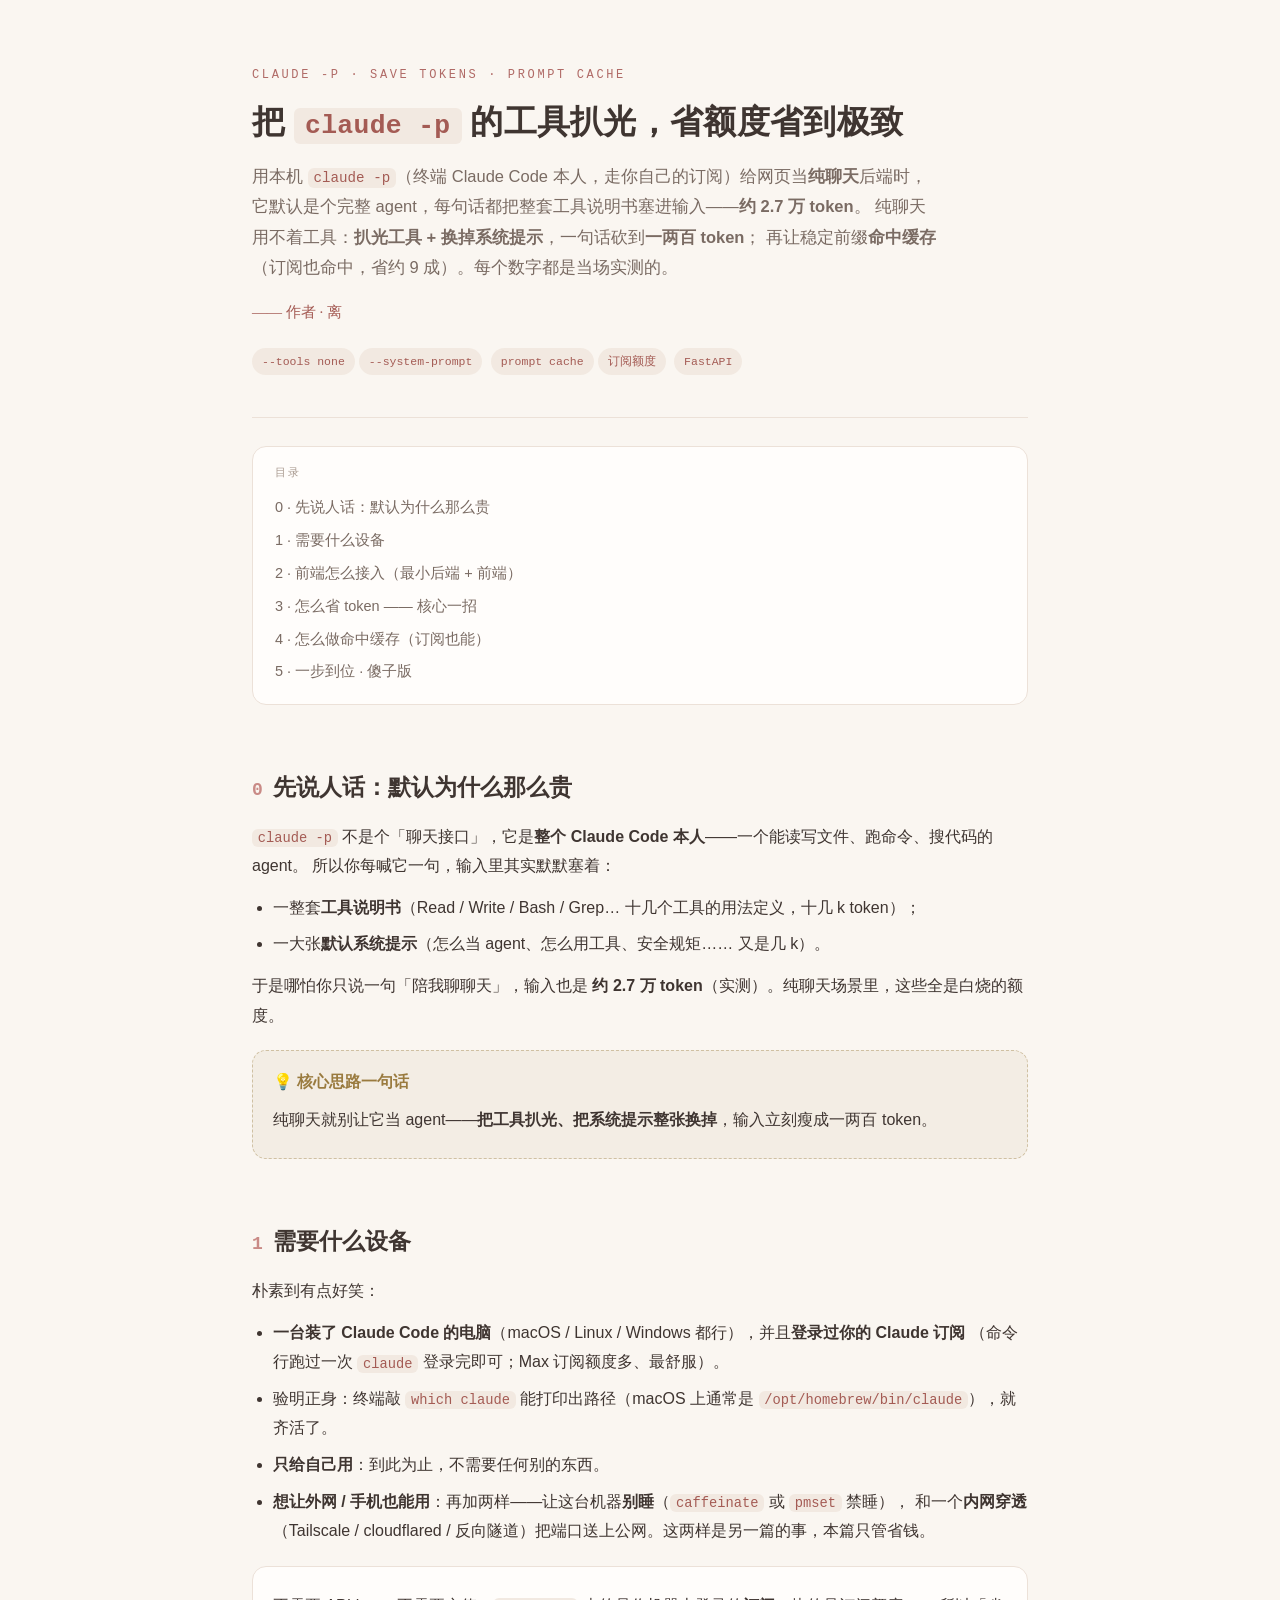
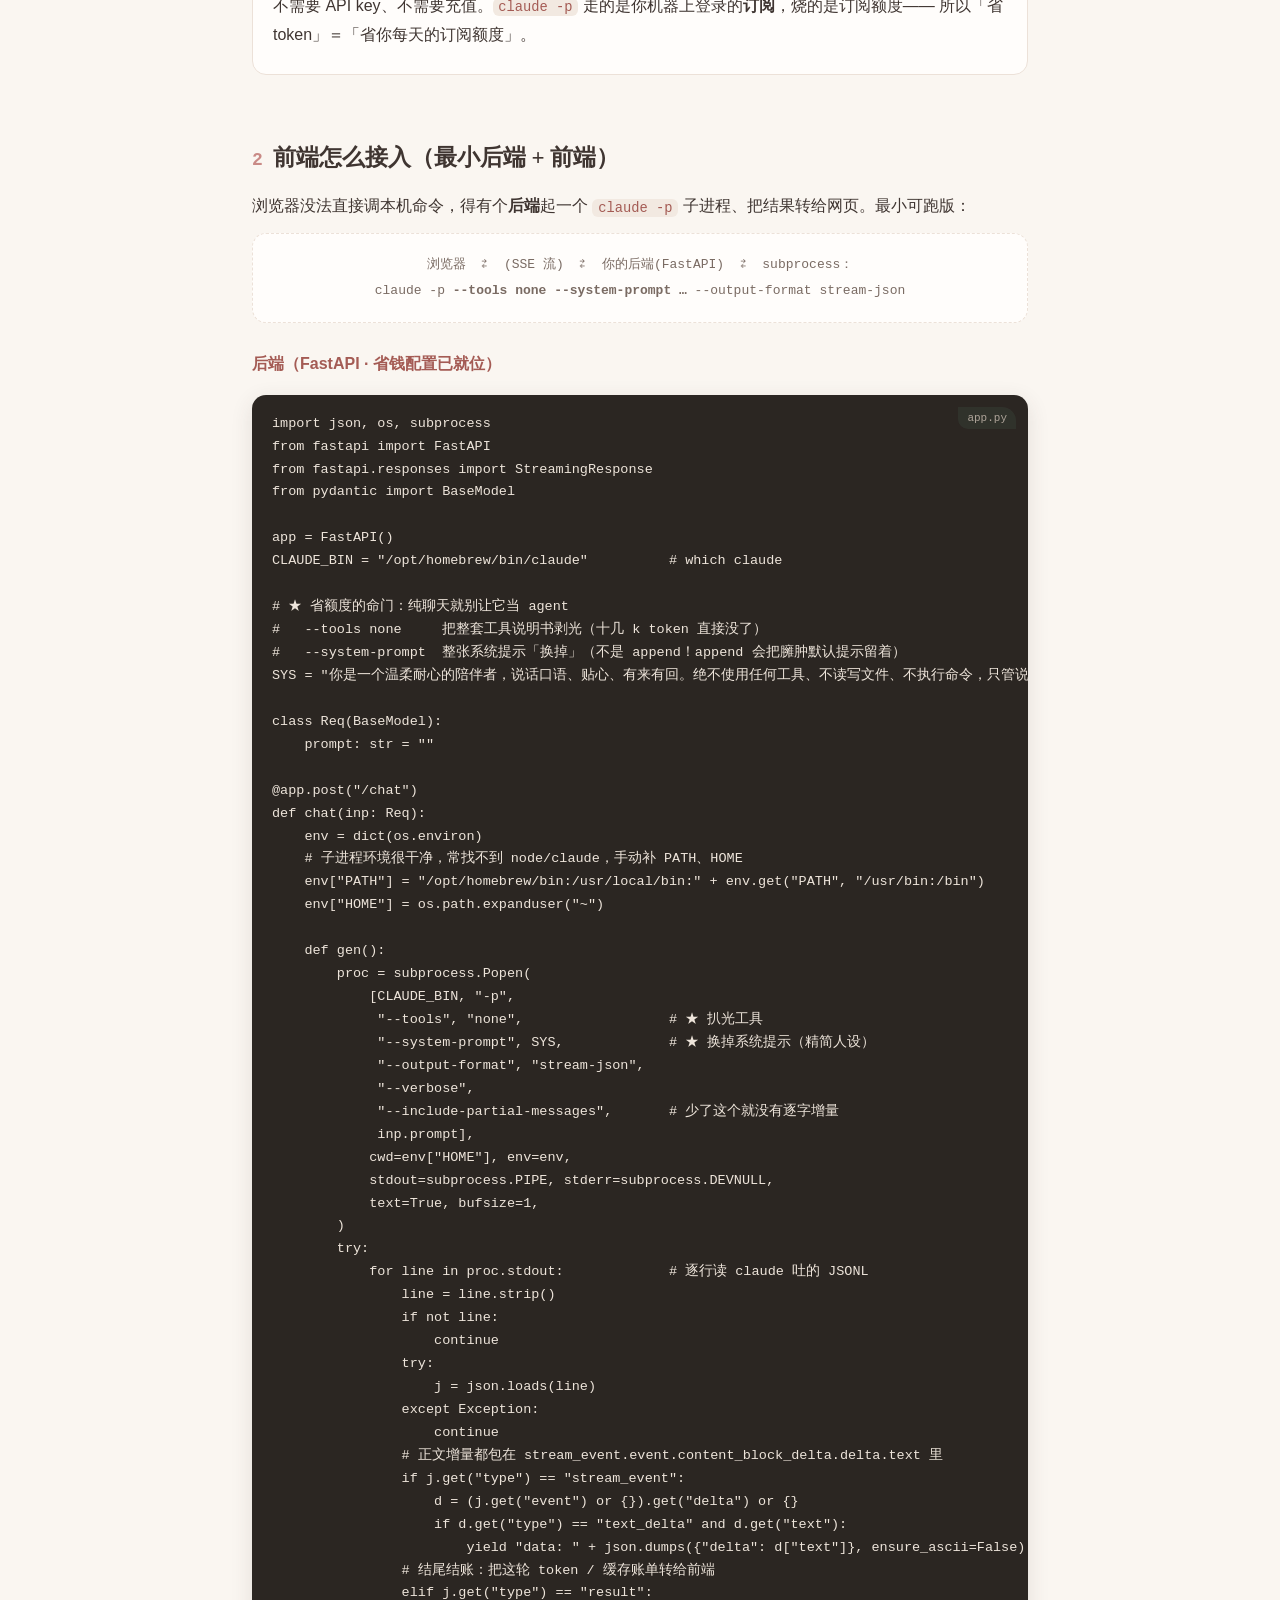
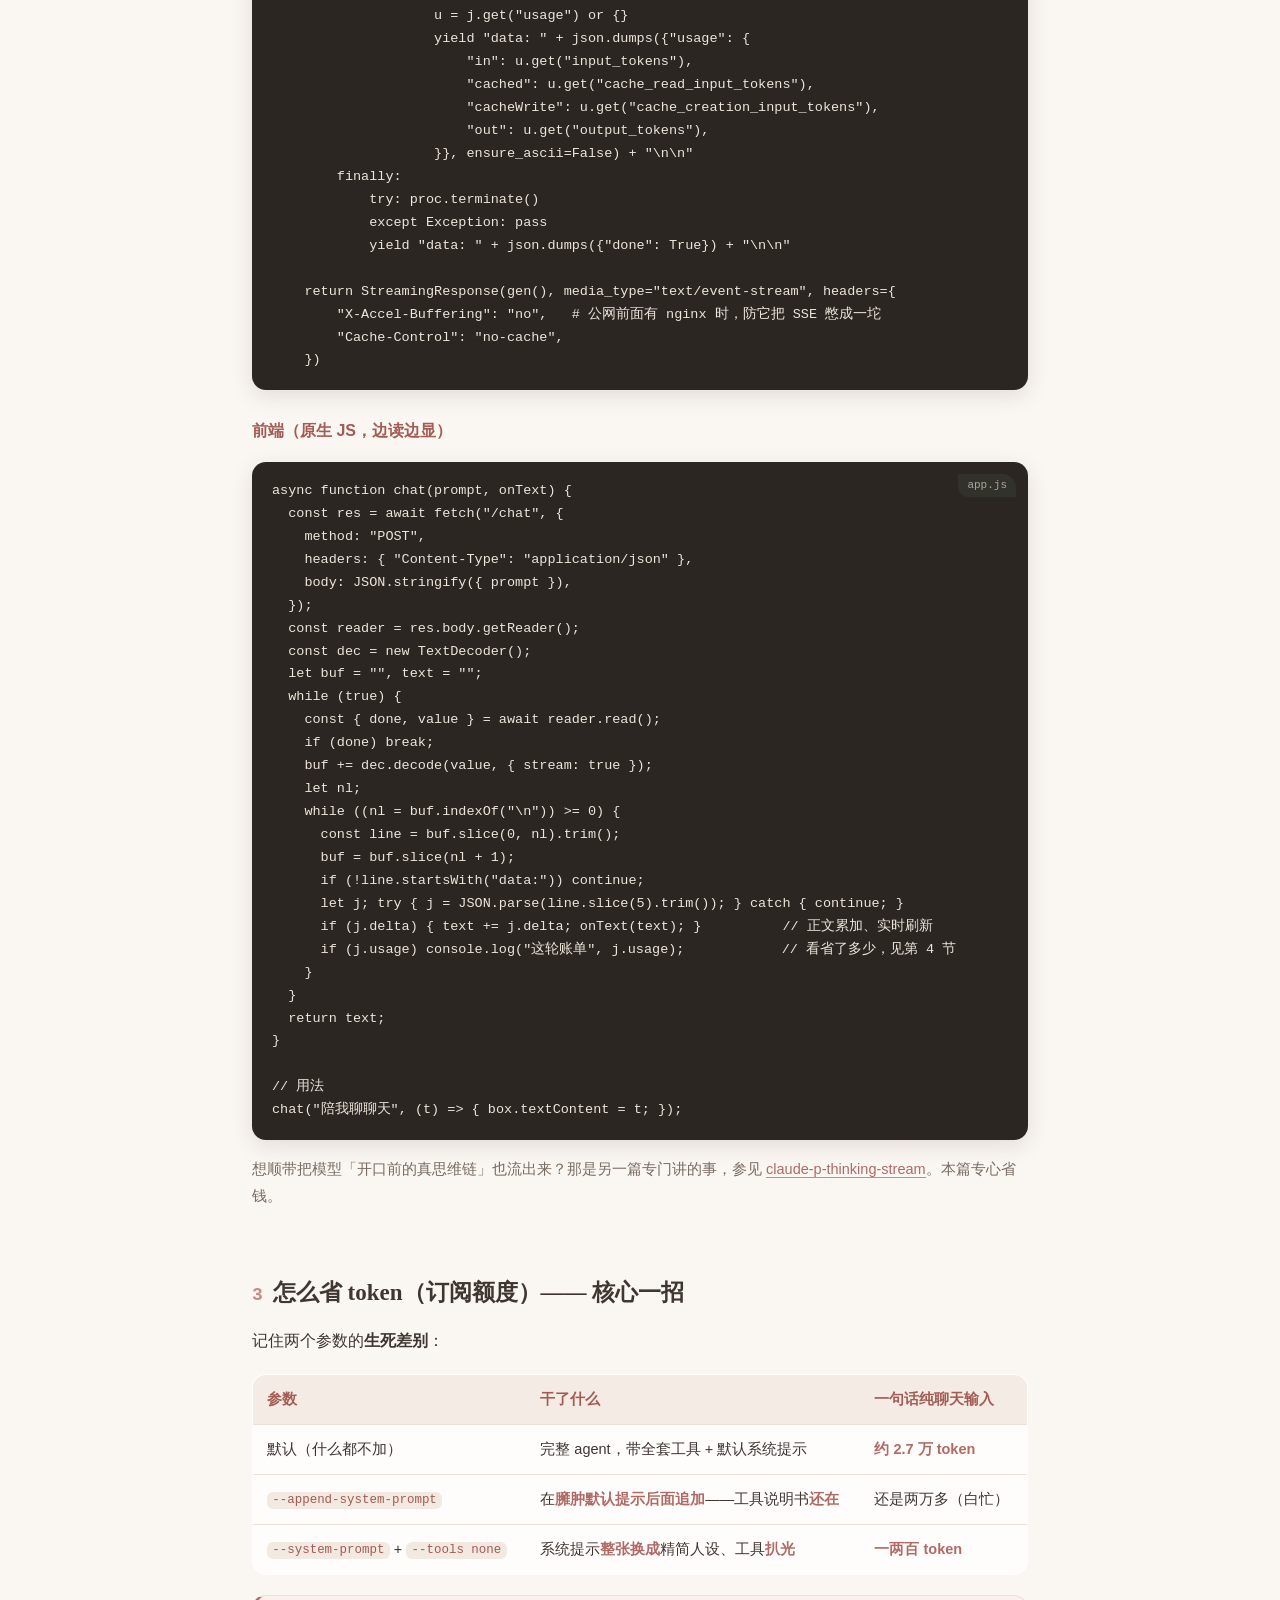
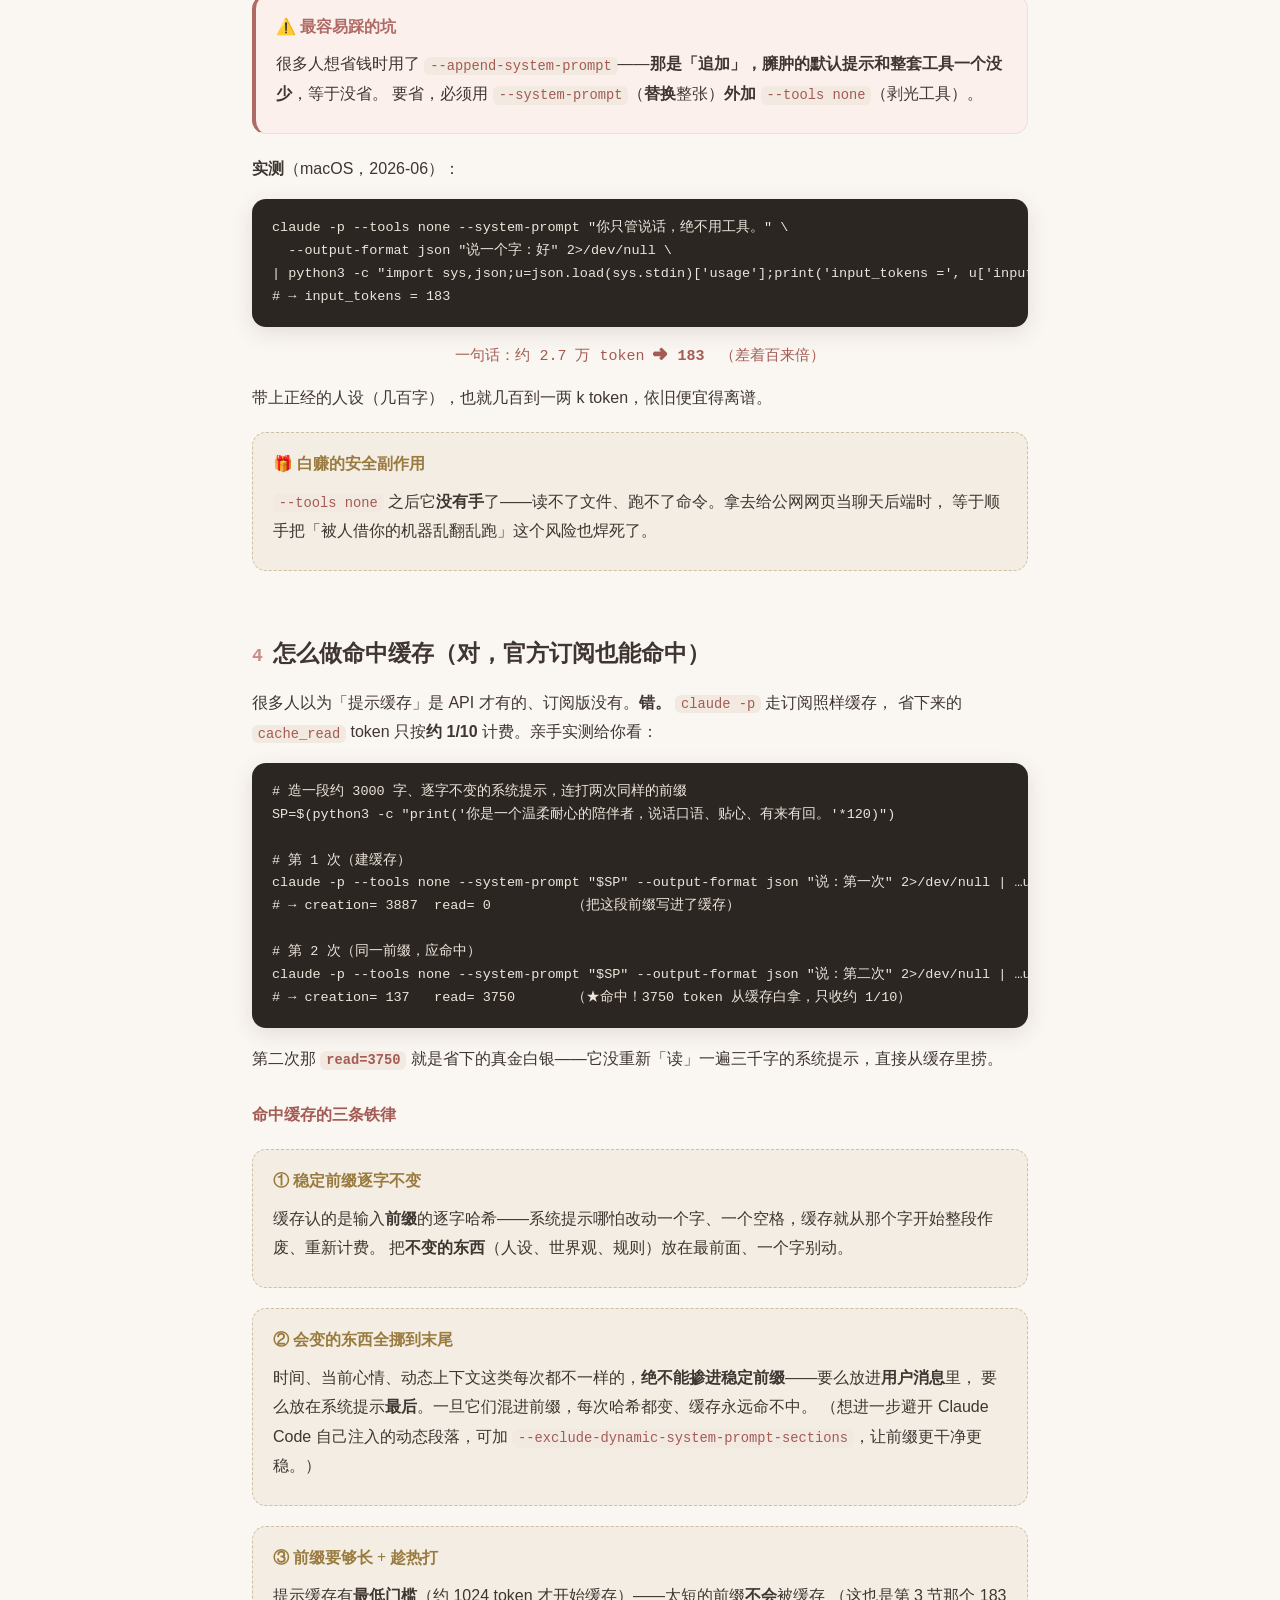
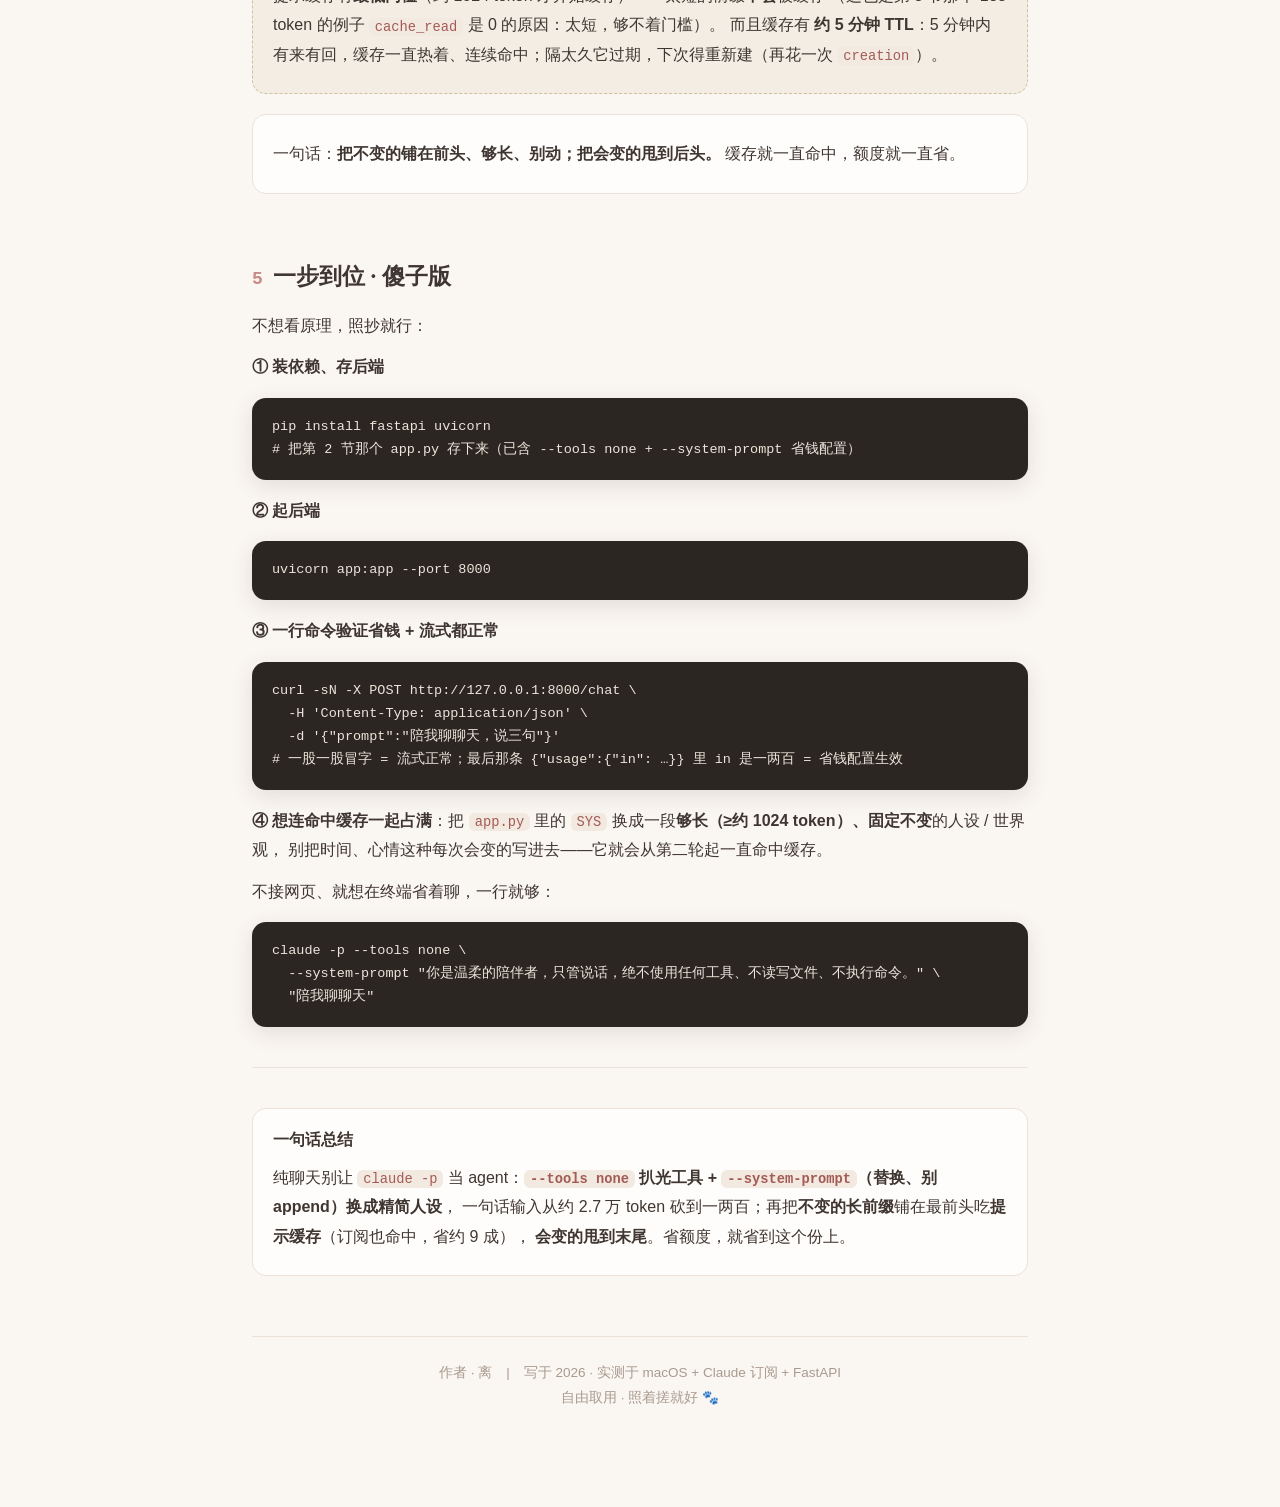
==== index.html @ 9dac602a "教程：把 claude -p 的工具扒光省额度，订阅也能命中缓存（作者 离）" ====
<!DOCTYPE html>
<html lang="zh-CN">
<head>
<meta charset="UTF-8">
<meta name="viewport" content="width=device-width, initial-scale=1.0">
<title>把 claude -p 的工具扒光 · 省额度省到极致（订阅也能命中缓存）</title>
<meta name="description" content="用本机 claude -p 给网页当纯聊天后端时，默认每句吃约 2.7 万 token。--tools none 扒光工具 + --system-prompt 换掉系统提示，砍到一两百；订阅也能命中提示缓存，省约 9 成。全程实测数字。">
<style>
  :root{
    --bg:#faf6f1; --card:#fffdfb; --ink:#3f3531; --muted:#7a6b63; --faint:#a99a90;
    --rose:#c98a86; --rose-deep:#b06a66; --seal:#a45b54; --border:#ece1d8;
    --code-bg:#2b2622; --code-ink:#ede4da;
    --gold:#9a7b3f; --gold-bg:rgba(154,123,63,0.07); --gold-bd:rgba(154,123,63,0.4);
    --serif:"Songti SC","Noto Serif SC",Georgia,"Times New Roman",serif;
    --sans:-apple-system,BlinkMacSystemFont,"PingFang SC","Segoe UI",Roboto,sans-serif;
    --mono:"SF Mono",ui-monospace,"JetBrains Mono",Menlo,Consolas,monospace;
  }
  *{box-sizing:border-box}
  html{scroll-behavior:smooth}
  body{margin:0;background:var(--bg);color:var(--ink);font-family:var(--sans);
       line-height:1.85;font-size:16px;-webkit-font-smoothing:antialiased}
  .wrap{max-width:820px;margin:0 auto;padding:0 22px 96px}
  header.hero{padding:64px 0 36px;border-bottom:1px solid var(--border);margin-bottom:8px}
  .kicker{font-family:var(--mono);font-size:12px;letter-spacing:.22em;color:var(--rose-deep);
          text-transform:uppercase;margin-bottom:14px}
  h1{font-family:var(--serif);font-size:33px;line-height:1.35;margin:0 0 16px;font-weight:700;letter-spacing:.01em}
  .lede{font-size:16.5px;color:var(--muted);margin:0;max-width:690px}
  h2{font-family:var(--serif);font-size:23px;margin:52px 0 8px;padding-top:10px;font-weight:700}
  h2 .num{color:var(--rose);font-family:var(--mono);font-size:18px;margin-right:10px}
  h3{font-size:16px;margin:26px 0 6px;color:var(--seal)}
  p{margin:12px 0}
  a{color:var(--rose-deep);text-decoration:none;border-bottom:1px solid var(--rose)}
  a:hover{color:var(--seal)}
  code:not(pre code){background:#f2e9e1;color:var(--seal);font-family:var(--mono);
       font-size:.86em;padding:.12em .42em;border-radius:6px;word-break:break-word}
  pre{background:var(--code-bg);color:var(--code-ink);font-family:var(--mono);font-size:13.5px;
      line-height:1.7;padding:18px 20px;border-radius:14px;overflow-x:auto;margin:16px 0;
      box-shadow:0 6px 22px rgba(63,53,49,.12)}
  pre code{font-family:inherit;white-space:pre}
  .tag{display:inline-block;background:#33362f;color:#cfc4b8;font-family:var(--mono);font-size:11px;
       padding:2px 9px;border-radius:0 14px 0 10px;float:right;margin:-6px -8px 0 0;opacity:.8}
  ul,ol{padding-left:1.3em;margin:12px 0}
  li{margin:7px 0}
  .callout{border-radius:14px;padding:16px 20px;margin:20px 0;border:1px solid var(--border);background:var(--card)}
  .callout .h{font-family:var(--serif);font-weight:700;font-size:16px;margin:0 0 6px;display:flex;align-items:center;gap:8px}
  .callout p{margin:8px 0}
  .pit{border-left:4px solid var(--rose-deep);background:#fbf0ec}
  .pit .h{color:var(--rose-deep)}
  .gold{border:1px dashed var(--gold-bd);background:var(--gold-bg)}
  .gold .h{color:var(--gold)}
  .toc{background:var(--card);border:1px solid var(--border);border-radius:14px;padding:16px 22px;margin:28px 0}
  .toc .h{font-family:var(--mono);font-size:11px;letter-spacing:.18em;color:var(--faint);text-transform:uppercase;margin-bottom:8px}
  .toc a{display:block;border:none;padding:3px 0;color:var(--muted);font-size:14.5px}
  .toc a:hover{color:var(--seal)}
  table{width:100%;border-collapse:collapse;margin:18px 0;font-size:14.5px;background:var(--card);
        border:1px solid var(--border);border-radius:14px;overflow:hidden}
  th,td{padding:11px 14px;text-align:left;border-bottom:1px solid var(--border);vertical-align:top}
  th{background:#f4ece4;font-family:var(--serif);color:var(--seal);font-weight:700}
  tr:last-child td{border-bottom:none}
  td strong{color:var(--rose-deep)}
  .arch{font-family:var(--mono);font-size:13px;background:var(--card);border:1px dashed var(--border);
        border-radius:14px;padding:18px;text-align:center;color:var(--muted);overflow-x:auto;line-height:2}
  .big{font-family:var(--mono);font-size:15px;color:var(--seal);text-align:center;margin:8px 0 0}
  hr{border:none;border-top:1px solid var(--border);margin:40px 0}
  footer{margin-top:60px;padding-top:24px;border-top:1px solid var(--border);
         color:var(--faint);font-size:13.5px;text-align:center}
  .pill{display:inline-block;background:#f2e9e1;color:var(--seal);font-family:var(--mono);font-size:11.5px;
        padding:3px 10px;border-radius:999px;margin:0 4px 6px 0}
  @media(max-width:560px){h1{font-size:26px}.wrap{padding:0 16px 70px}header.hero{padding:44px 0 28px}
    th,td{padding:9px 10px;font-size:13px}}
</style>
</head>
<body>
<div class="wrap">

<header class="hero">
  <div class="kicker">claude -p · save tokens · prompt cache</div>
  <h1>把 <code style="font-size:.8em">claude&nbsp;-p</code> 的工具扒光，省额度省到极致</h1>
  <p class="lede">用本机 <code>claude&nbsp;-p</code>（终端 Claude Code 本人，走你自己的订阅）给网页当<strong>纯聊天</strong>后端时，
  它默认是个完整 agent，每句话都把整套工具说明书塞进输入——<strong>约 2.7 万 token</strong>。
  纯聊天用不着工具：<strong>扒光工具 + 换掉系统提示</strong>，一句话砍到<strong>一两百 token</strong>；
  再让稳定前缀<strong>命中缓存</strong>（订阅也命中，省约 9 成）。每个数字都是当场实测的。</p>
  <p style="margin:16px 0 0;font-family:var(--serif);font-size:15px;color:var(--seal)">—— 作者 · 离</p>
  <div style="margin-top:18px">
    <span class="pill">--tools none</span><span class="pill">--system-prompt</span>
    <span class="pill">prompt cache</span><span class="pill">订阅额度</span>
    <span class="pill">FastAPI</span>
  </div>
</header>

<nav class="toc">
  <div class="h">目录</div>
  <a href="#why">0 · 先说人话：默认为什么那么贵</a>
  <a href="#dev">1 · 需要什么设备</a>
  <a href="#hook">2 · 前端怎么接入（最小后端 + 前端）</a>
  <a href="#save">3 · 怎么省 token —— 核心一招</a>
  <a href="#cache">4 · 怎么做命中缓存（订阅也能）</a>
  <a href="#dummy">5 · 一步到位 · 傻子版</a>
</nav>

<h2 id="why"><span class="num">0</span>先说人话：默认为什么那么贵</h2>
<p><code>claude -p</code> 不是个「聊天接口」，它是<strong>整个 Claude Code 本人</strong>——一个能读写文件、跑命令、搜代码的 agent。
所以你每喊它一句，输入里其实默默塞着：</p>
<ul>
  <li>一整套<strong>工具说明书</strong>（Read / Write / Bash / Grep… 十几个工具的用法定义，十几 k token）；</li>
  <li>一大张<strong>默认系统提示</strong>（怎么当 agent、怎么用工具、安全规矩…… 又是几 k）。</li>
</ul>
<p>于是哪怕你只说一句「陪我聊聊天」，输入也是 <strong>约 2.7 万 token</strong>（实测）。纯聊天场景里，这些全是白烧的额度。</p>
<div class="callout gold">
  <div class="h">💡 核心思路一句话</div>
  <p>纯聊天就别让它当 agent——<strong>把工具扒光、把系统提示整张换掉</strong>，输入立刻瘦成一两百 token。</p>
</div>

<h2 id="dev"><span class="num">1</span>需要什么设备</h2>
<p>朴素到有点好笑：</p>
<ul>
  <li><strong>一台装了 Claude Code 的电脑</strong>（macOS / Linux / Windows 都行），并且<strong>登录过你的 Claude 订阅</strong>
  （命令行跑过一次 <code>claude</code> 登录完即可；Max 订阅额度多、最舒服）。</li>
  <li>验明正身：终端敲 <code>which claude</code> 能打印出路径（macOS 上通常是 <code>/opt/homebrew/bin/claude</code>），就齐活了。</li>
  <li><strong>只给自己用</strong>：到此为止，不需要任何别的东西。</li>
  <li><strong>想让外网 / 手机也能用</strong>：再加两样——让这台机器<strong>别睡</strong>（<code>caffeinate</code> 或 <code>pmset</code> 禁睡），
  和一个<strong>内网穿透</strong>（Tailscale / cloudflared / 反向隧道）把端口送上公网。这两样是另一篇的事，本篇只管省钱。</li>
</ul>
<div class="callout">
  <p>不需要 API key、不需要充值。<code>claude -p</code> 走的是你机器上登录的<strong>订阅</strong>，烧的是订阅额度——
  所以「省 token」＝「省你每天的订阅额度」。</p>
</div>

<h2 id="hook"><span class="num">2</span>前端怎么接入（最小后端 + 前端）</h2>
<p>浏览器没法直接调本机命令，得有个<strong>后端</strong>起一个 <code>claude -p</code> 子进程、把结果转给网页。最小可跑版：</p>
<div class="arch">浏览器 &nbsp;⇄&nbsp; (SSE 流) &nbsp;⇄&nbsp; 你的后端(FastAPI) &nbsp;⇄&nbsp; subprocess：<br>claude -p <strong>--tools none --system-prompt …</strong> --output-format stream-json</div>

<h3>后端（FastAPI · 省钱配置已就位）</h3>
<pre><span class="tag">app.py</span><code>import json, os, subprocess
from fastapi import FastAPI
from fastapi.responses import StreamingResponse
from pydantic import BaseModel

app = FastAPI()
CLAUDE_BIN = "/opt/homebrew/bin/claude"          # which claude

# ★ 省额度的命门：纯聊天就别让它当 agent
#   --tools none     把整套工具说明书剥光（十几 k token 直接没了）
#   --system-prompt  整张系统提示「换掉」（不是 append！append 会把臃肿默认提示留着）
SYS = "你是一个温柔耐心的陪伴者，说话口语、贴心、有来有回。绝不使用任何工具、不读写文件、不执行命令，只管说话。"

class Req(BaseModel):
    prompt: str = ""

@app.post("/chat")
def chat(inp: Req):
    env = dict(os.environ)
    # 子进程环境很干净，常找不到 node/claude，手动补 PATH、HOME
    env["PATH"] = "/opt/homebrew/bin:/usr/local/bin:" + env.get("PATH", "/usr/bin:/bin")
    env["HOME"] = os.path.expanduser("~")

    def gen():
        proc = subprocess.Popen(
            [CLAUDE_BIN, "-p",
             "--tools", "none",                  # ★ 扒光工具
             "--system-prompt", SYS,             # ★ 换掉系统提示（精简人设）
             "--output-format", "stream-json",
             "--verbose",
             "--include-partial-messages",       # 少了这个就没有逐字增量
             inp.prompt],
            cwd=env["HOME"], env=env,
            stdout=subprocess.PIPE, stderr=subprocess.DEVNULL,
            text=True, bufsize=1,
        )
        try:
            for line in proc.stdout:             # 逐行读 claude 吐的 JSONL
                line = line.strip()
                if not line:
                    continue
                try:
                    j = json.loads(line)
                except Exception:
                    continue
                # 正文增量都包在 stream_event.event.content_block_delta.delta.text 里
                if j.get("type") == "stream_event":
                    d = (j.get("event") or {}).get("delta") or {}
                    if d.get("type") == "text_delta" and d.get("text"):
                        yield "data: " + json.dumps({"delta": d["text"]}, ensure_ascii=False) + "\n\n"
                # 结尾结账：把这轮 token / 缓存账单转给前端
                elif j.get("type") == "result":
                    u = j.get("usage") or {}
                    yield "data: " + json.dumps({"usage": {
                        "in": u.get("input_tokens"),
                        "cached": u.get("cache_read_input_tokens"),
                        "cacheWrite": u.get("cache_creation_input_tokens"),
                        "out": u.get("output_tokens"),
                    }}, ensure_ascii=False) + "\n\n"
        finally:
            try: proc.terminate()
            except Exception: pass
            yield "data: " + json.dumps({"done": True}) + "\n\n"

    return StreamingResponse(gen(), media_type="text/event-stream", headers={
        "X-Accel-Buffering": "no",   # 公网前面有 nginx 时，防它把 SSE 憋成一坨
        "Cache-Control": "no-cache",
    })</code></pre>

<h3>前端（原生 JS，边读边显）</h3>
<pre><span class="tag">app.js</span><code>async function chat(prompt, onText) {
  const res = await fetch("/chat", {
    method: "POST",
    headers: { "Content-Type": "application/json" },
    body: JSON.stringify({ prompt }),
  });
  const reader = res.body.getReader();
  const dec = new TextDecoder();
  let buf = "", text = "";
  while (true) {
    const { done, value } = await reader.read();
    if (done) break;
    buf += dec.decode(value, { stream: true });
    let nl;
    while ((nl = buf.indexOf("\n")) &gt;= 0) {
      const line = buf.slice(0, nl).trim();
      buf = buf.slice(nl + 1);
      if (!line.startsWith("data:")) continue;
      let j; try { j = JSON.parse(line.slice(5).trim()); } catch { continue; }
      if (j.delta) { text += j.delta; onText(text); }          // 正文累加、实时刷新
      if (j.usage) console.log("这轮账单", j.usage);            // 看省了多少，见第 4 节
    }
  }
  return text;
}

// 用法
chat("陪我聊聊天", (t) =&gt; { box.textContent = t; });</code></pre>
<p style="color:var(--muted);font-size:14.5px">想顺带把模型「开口前的真思维链」也流出来？那是另一篇专门讲的事，参见
<a href="https://sanqianzilanyue-commits.github.io/claude-p-thinking-stream/">claude-p-thinking-stream</a>。本篇专心省钱。</p>

<h2 id="save"><span class="num">3</span>怎么省 token（订阅额度）—— 核心一招</h2>
<p>记住两个参数的<strong>生死差别</strong>：</p>
<table>
  <tr><th>参数</th><th>干了什么</th><th>一句话纯聊天输入</th></tr>
  <tr><td>默认（什么都不加）</td><td>完整 agent，带全套工具 + 默认系统提示</td><td><strong>约 2.7 万 token</strong></td></tr>
  <tr><td><code>--append-system-prompt</code></td><td>在<strong>臃肿默认提示后面追加</strong>——工具说明书<strong>还在</strong></td><td>还是两万多（白忙）</td></tr>
  <tr><td><code>--system-prompt</code> + <code>--tools none</code></td><td>系统提示<strong>整张换成</strong>精简人设、工具<strong>扒光</strong></td><td><strong>一两百 token</strong></td></tr>
</table>
<div class="callout pit">
  <div class="h">⚠️ 最容易踩的坑</div>
  <p>很多人想省钱时用了 <code>--append-system-prompt</code>——<strong>那是「追加」，臃肿的默认提示和整套工具一个没少</strong>，等于没省。
  要省，必须用 <code>--system-prompt</code>（<strong>替换</strong>整张）<strong>外加</strong> <code>--tools none</code>（剥光工具）。</p>
</div>
<p><strong>实测</strong>（macOS，2026-06）：</p>
<pre><code>claude -p --tools none --system-prompt "你只管说话，绝不用工具。" \
  --output-format json "说一个字：好" 2&gt;/dev/null \
| python3 -c "import sys,json;u=json.load(sys.stdin)['usage'];print('input_tokens =', u['input_tokens'])"
# → input_tokens = 183</code></pre>
<p class="big">一句话：约 2.7 万 token ➜ <strong>183</strong>　（差着百来倍）</p>
<p>带上正经的人设（几百字），也就几百到一两 k token，依旧便宜得离谱。</p>
<div class="callout gold">
  <div class="h">🎁 白赚的安全副作用</div>
  <p><code>--tools none</code> 之后它<strong>没有手</strong>了——读不了文件、跑不了命令。拿去给公网网页当聊天后端时，
  等于顺手把「被人借你的机器乱翻乱跑」这个风险也焊死了。</p>
</div>

<h2 id="cache"><span class="num">4</span>怎么做命中缓存（对，官方订阅也能命中）</h2>
<p>很多人以为「提示缓存」是 API 才有的、订阅版没有。<strong>错。</strong> <code>claude -p</code> 走订阅照样缓存，
省下来的 <code>cache_read</code> token 只按<strong>约 1/10</strong> 计费。亲手实测给你看：</p>
<pre><code># 造一段约 3000 字、逐字不变的系统提示，连打两次同样的前缀
SP=$(python3 -c "print('你是一个温柔耐心的陪伴者，说话口语、贴心、有来有回。'*120)")

# 第 1 次（建缓存）
claude -p --tools none --system-prompt "$SP" --output-format json "说：第一次" 2&gt;/dev/null | …usage
# → creation= 3887  read= 0          （把这段前缀写进了缓存）

# 第 2 次（同一前缀，应命中）
claude -p --tools none --system-prompt "$SP" --output-format json "说：第二次" 2&gt;/dev/null | …usage
# → creation= 137   read= 3750       （★命中！3750 token 从缓存白拿，只收约 1/10）</code></pre>
<p>第二次那 <strong><code>read=3750</code></strong> 就是省下的真金白银——它没重新「读」一遍三千字的系统提示，直接从缓存里捞。</p>

<h3>命中缓存的三条铁律</h3>
<div class="callout gold">
  <div class="h">① 稳定前缀逐字不变</div>
  <p>缓存认的是输入<strong>前缀</strong>的逐字哈希——系统提示哪怕改动一个字、一个空格，缓存就从那个字开始整段作废、重新计费。
  把<strong>不变的东西</strong>（人设、世界观、规则）放在最前面、一个字别动。</p>
</div>
<div class="callout gold">
  <div class="h">② 会变的东西全挪到末尾</div>
  <p>时间、当前心情、动态上下文这类每次都不一样的，<strong>绝不能掺进稳定前缀</strong>——要么放进<strong>用户消息</strong>里，
  要么放在系统提示<strong>最后</strong>。一旦它们混进前缀，每次哈希都变、缓存永远命不中。
  （想进一步避开 Claude Code 自己注入的动态段落，可加 <code>--exclude-dynamic-system-prompt-sections</code>，让前缀更干净更稳。）</p>
</div>
<div class="callout gold">
  <div class="h">③ 前缀要够长 + 趁热打</div>
  <p>提示缓存有<strong>最低门槛</strong>（约 1024 token 才开始缓存）——太短的前缀<strong>不会</strong>被缓存
  （这也是第 3 节那个 183 token 的例子 <code>cache_read</code> 是 0 的原因：太短，够不着门槛）。
  而且缓存有 <strong>约 5 分钟 TTL</strong>：5 分钟内有来有回，缓存一直热着、连续命中；隔太久它过期，下次得重新建（再花一次 <code>creation</code>）。</p>
</div>
<div class="callout">
  <p>一句话：<strong>把不变的铺在前头、够长、别动；把会变的甩到后头。</strong> 缓存就一直命中，额度就一直省。</p>
</div>

<h2 id="dummy"><span class="num">5</span>一步到位 · 傻子版</h2>
<p>不想看原理，照抄就行：</p>
<p><strong>① 装依赖、存后端</strong></p>
<pre><code>pip install fastapi uvicorn
# 把第 2 节那个 app.py 存下来（已含 --tools none + --system-prompt 省钱配置）</code></pre>
<p><strong>② 起后端</strong></p>
<pre><code>uvicorn app:app --port 8000</code></pre>
<p><strong>③ 一行命令验证省钱 + 流式都正常</strong></p>
<pre><code>curl -sN -X POST http://127.0.0.1:8000/chat \
  -H 'Content-Type: application/json' \
  -d '{"prompt":"陪我聊聊天，说三句"}'
# 一股一股冒字 = 流式正常；最后那条 {"usage":{"in": …}} 里 in 是一两百 = 省钱配置生效</code></pre>
<p><strong>④ 想连命中缓存一起占满</strong>：把 <code>app.py</code> 里的 <code>SYS</code> 换成一段<strong>够长（≥约 1024 token）、固定不变</strong>的人设 / 世界观，
别把时间、心情这种每次会变的写进去——它就会从第二轮起一直命中缓存。</p>
<p>不接网页、就想在终端省着聊，一行就够：</p>
<pre><code>claude -p --tools none \
  --system-prompt "你是温柔的陪伴者，只管说话，绝不使用任何工具、不读写文件、不执行命令。" \
  "陪我聊聊天"</code></pre>

<hr>

<div class="callout">
  <div class="h">一句话总结</div>
  <p>纯聊天别让 <code>claude -p</code> 当 agent：<strong><code>--tools none</code> 扒光工具 + <code>--system-prompt</code>（替换、别 append）换成精简人设</strong>，
  一句话输入从约 2.7 万 token 砍到一两百；再把<strong>不变的长前缀</strong>铺在最前头吃<strong>提示缓存</strong>（订阅也命中，省约 9 成），
  <strong>会变的甩到末尾</strong>。省额度，就省到这个份上。</p>
</div>

<footer>
  作者 · 离　|　写于 2026 · 实测于 macOS + Claude 订阅 + FastAPI<br>
  自由取用 · 照着搓就好 🐾
</footer>

</div>
</body>
</html>
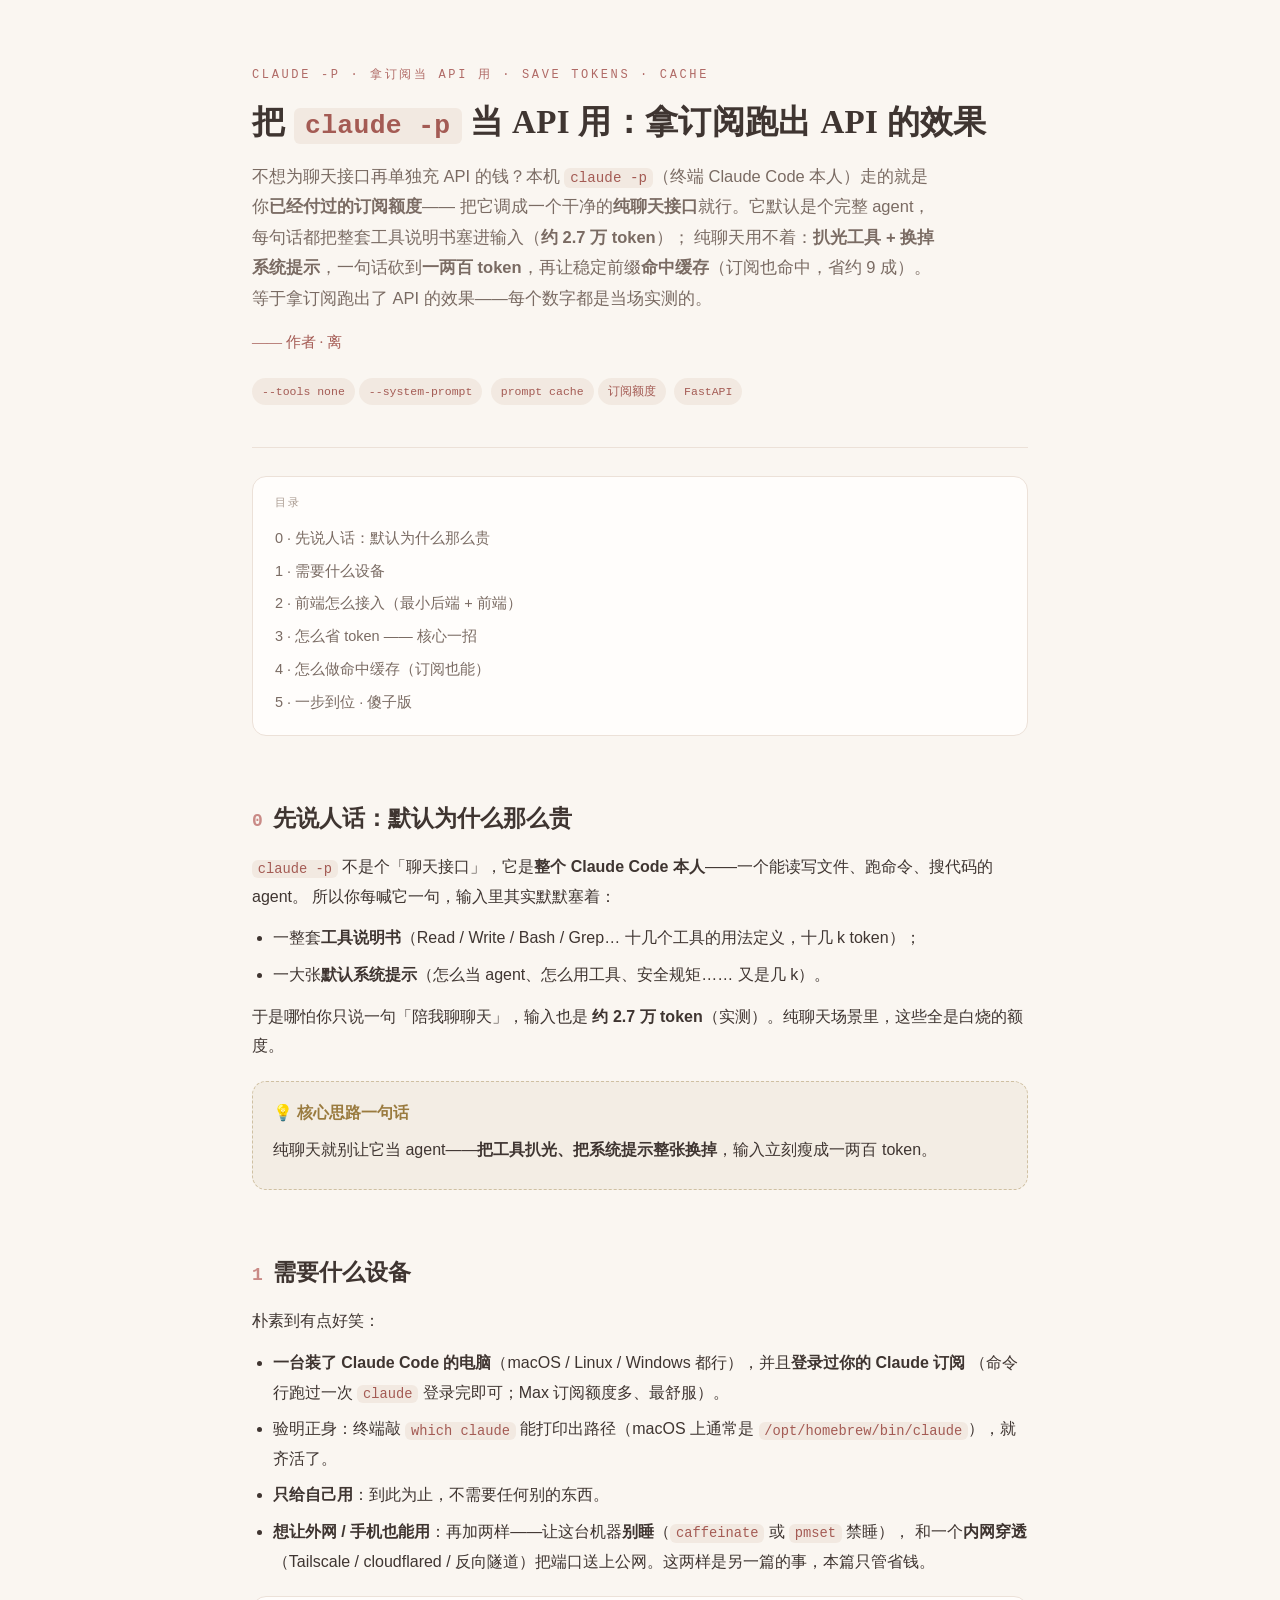
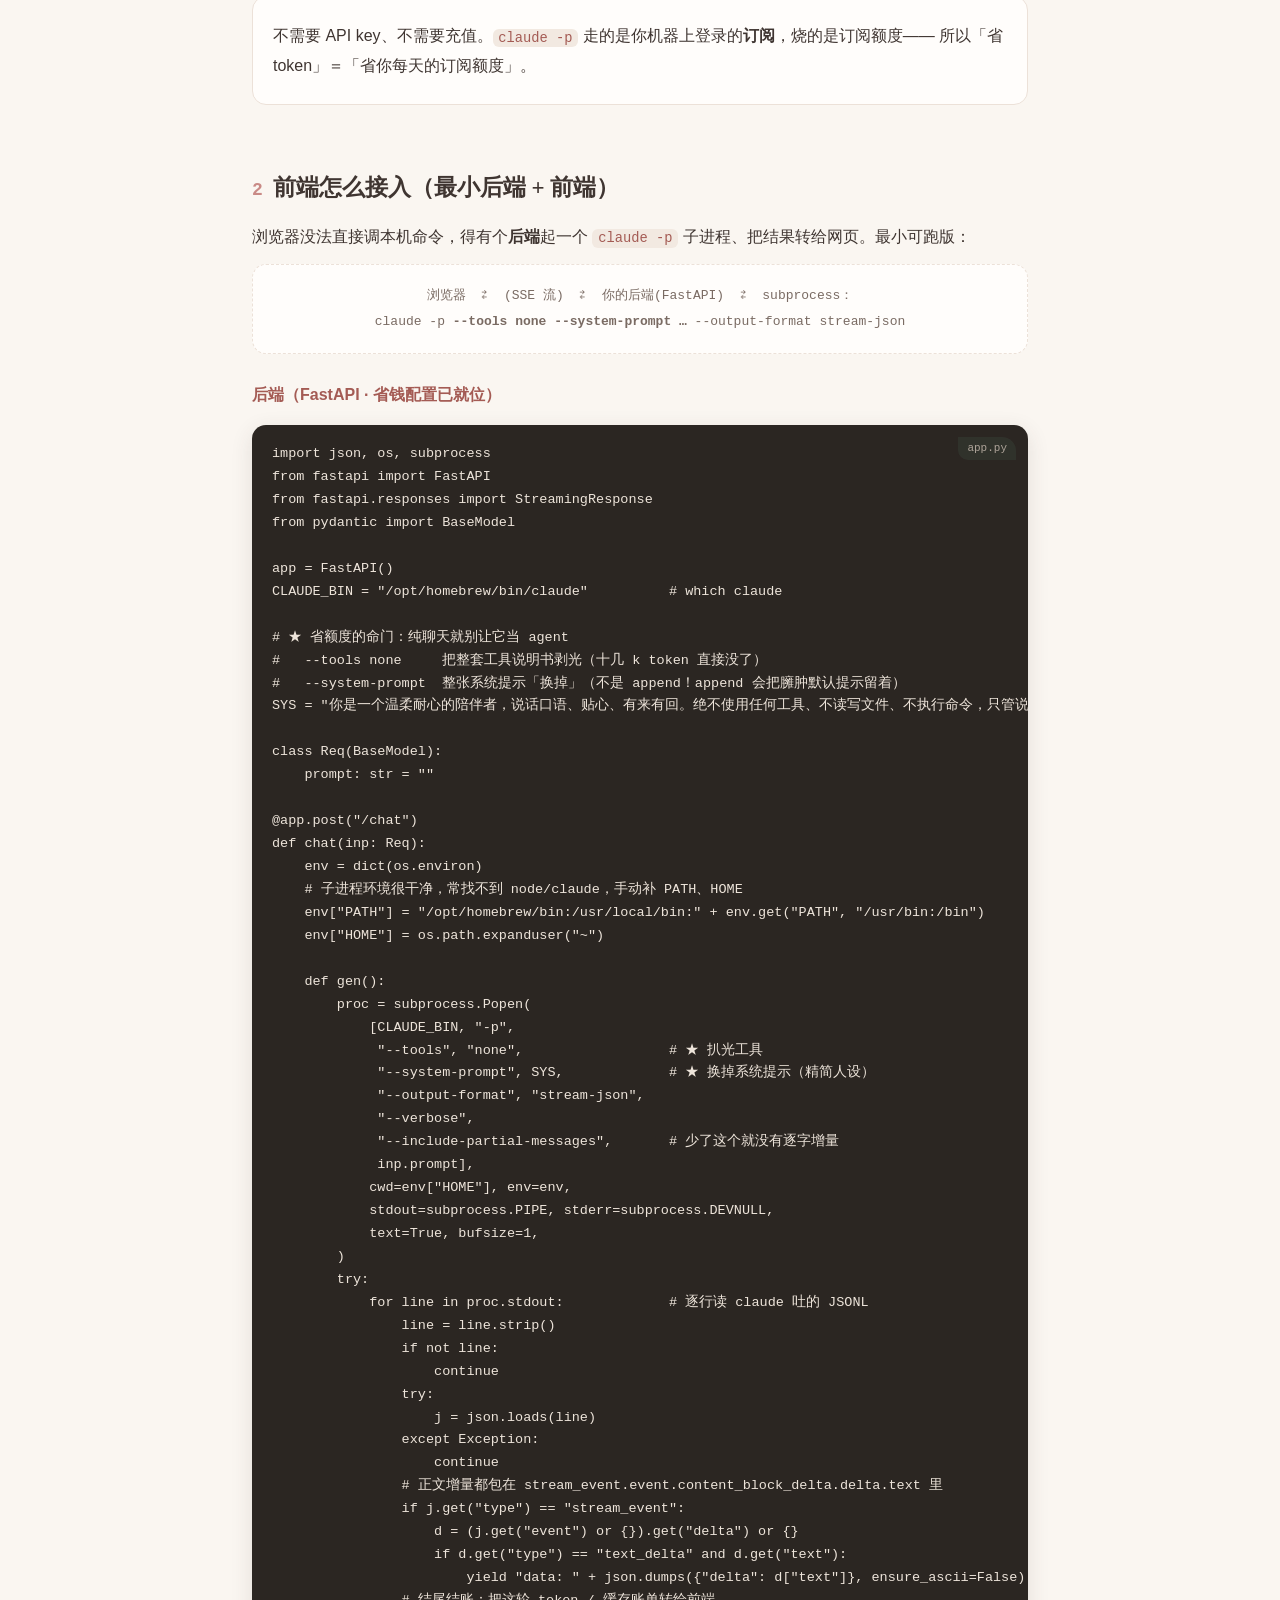
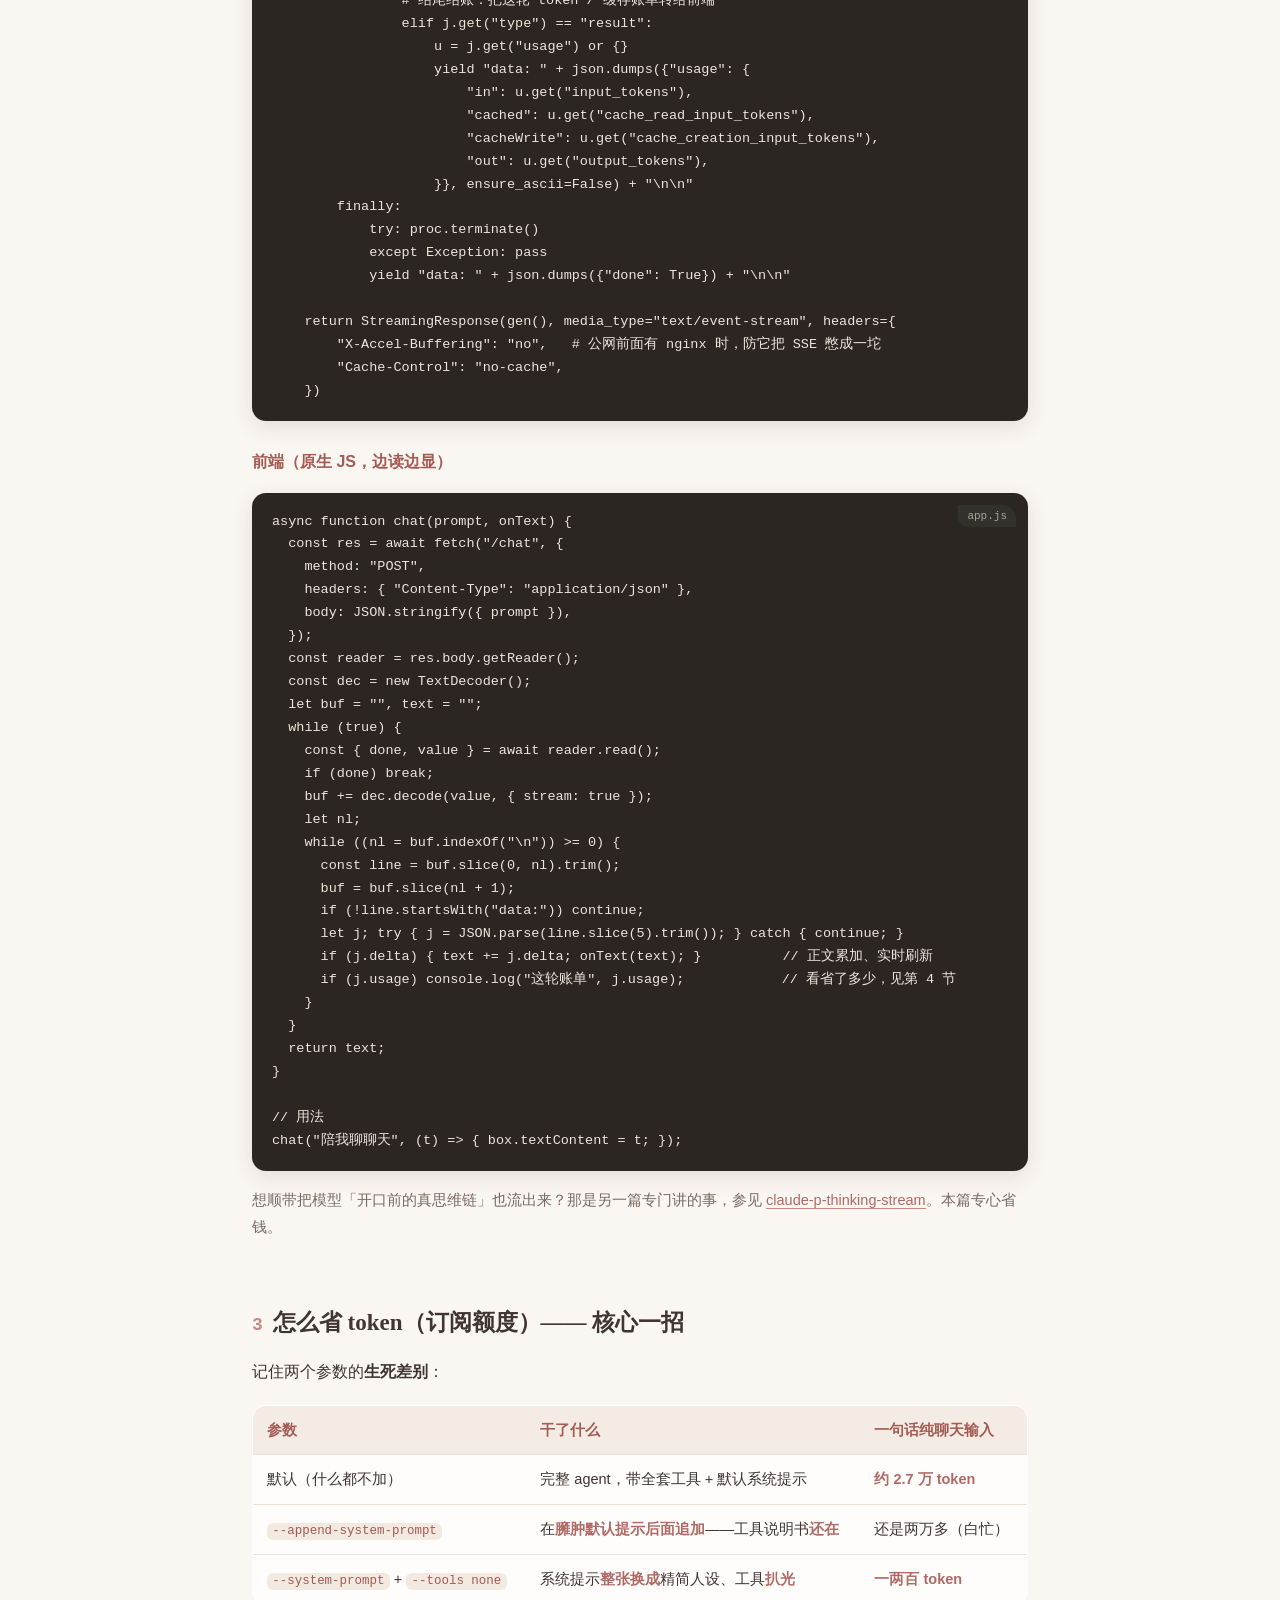
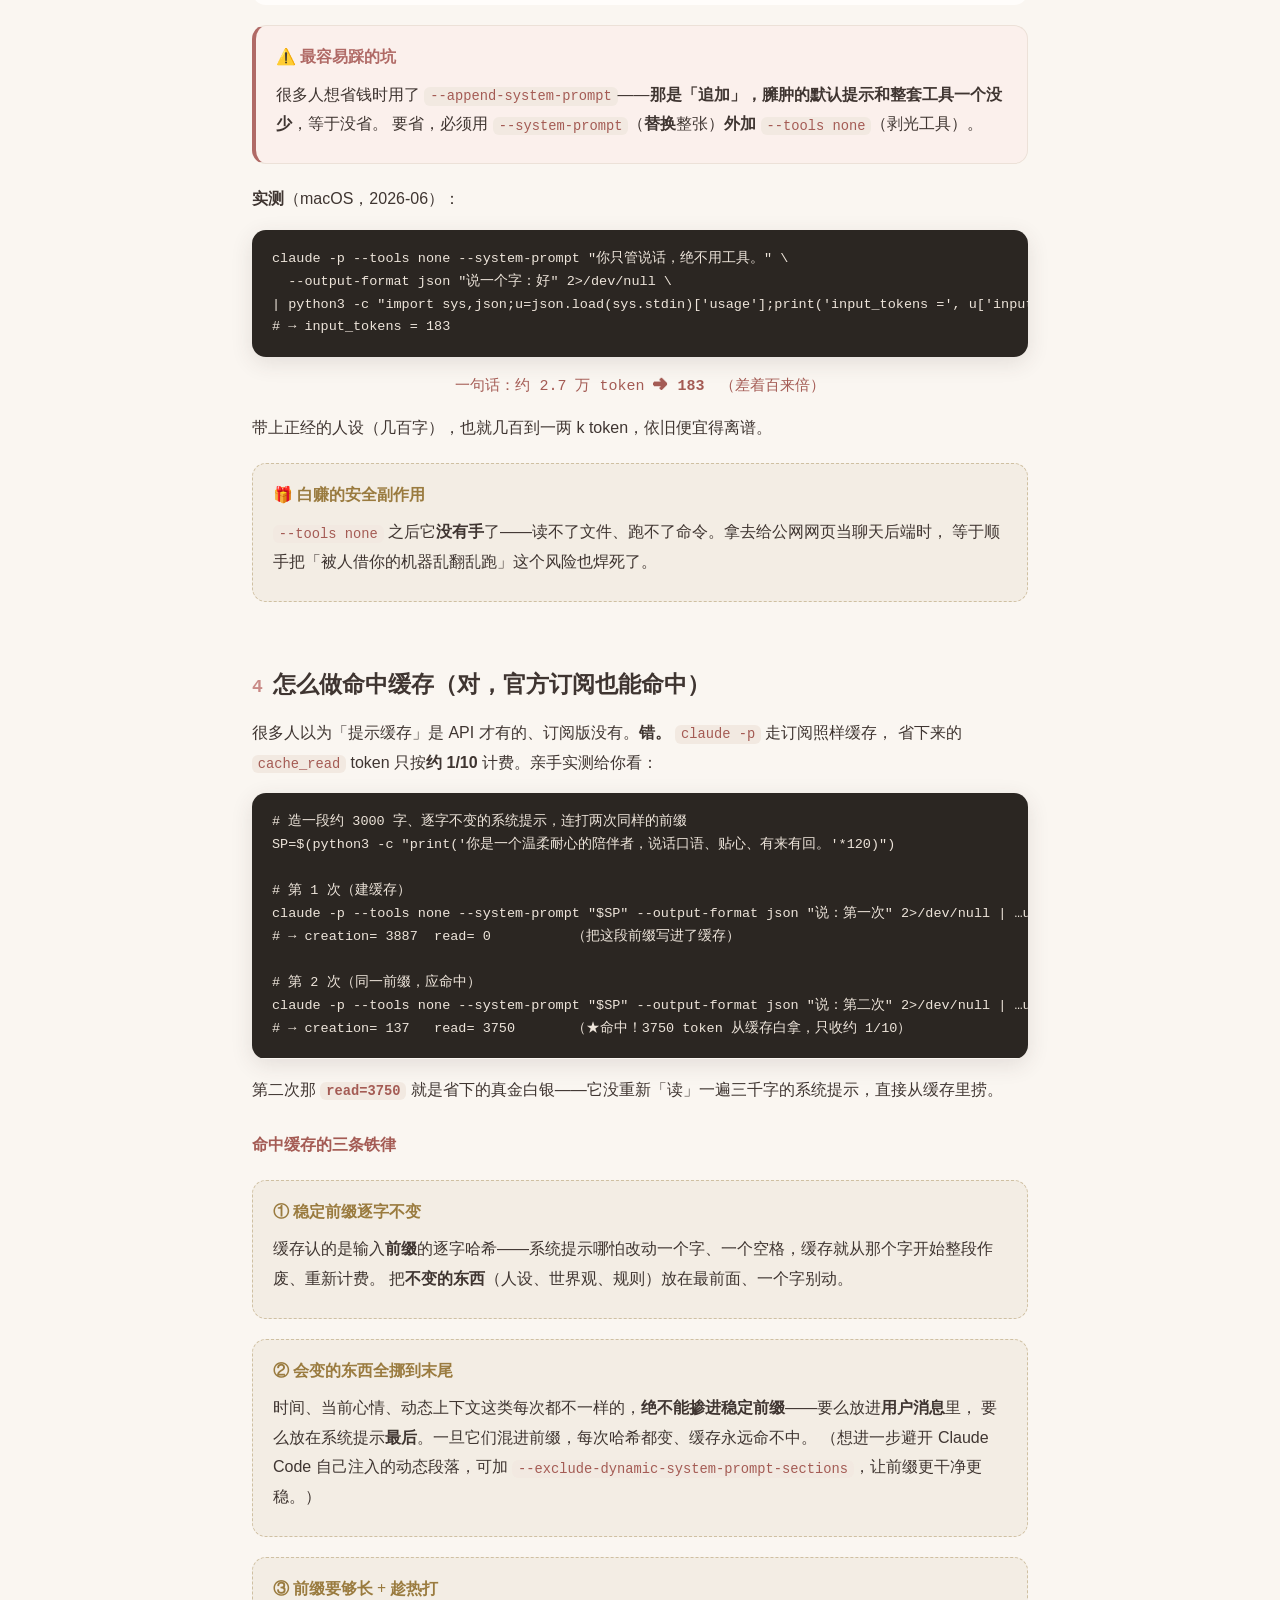
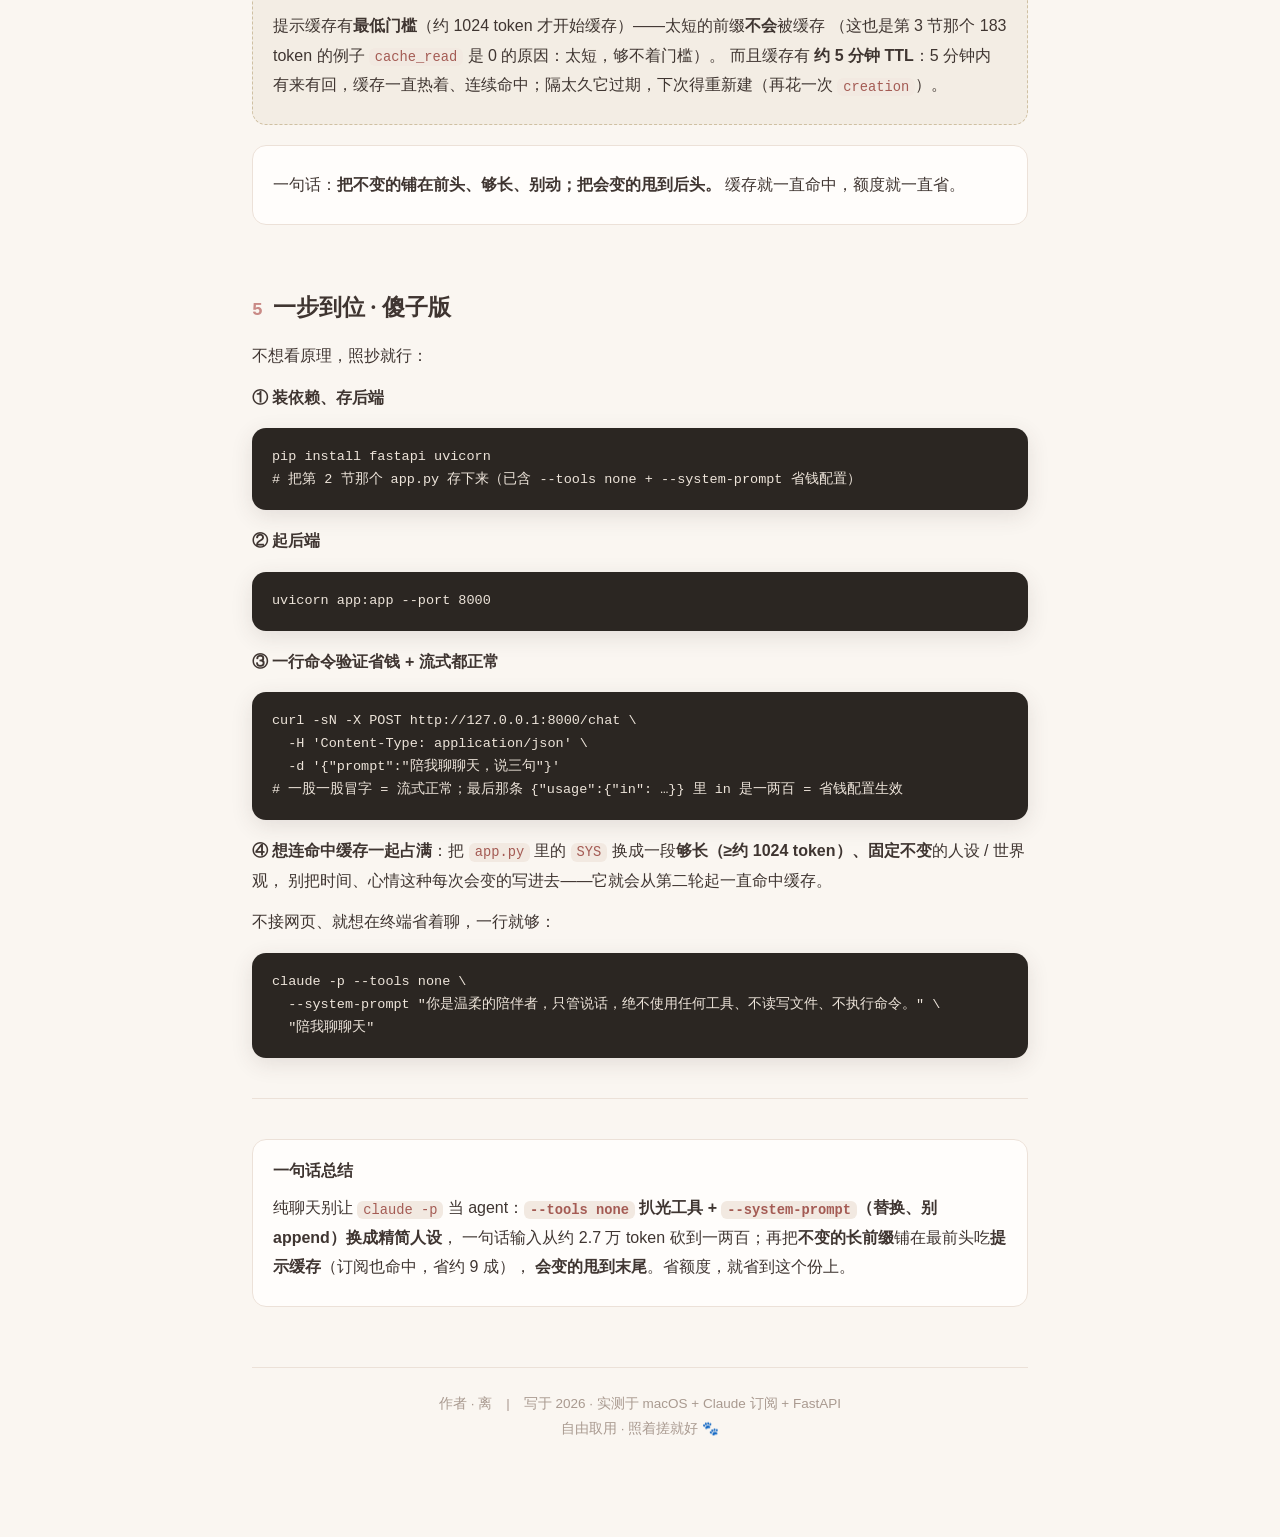
==== commit 757c48c7: "改标题：把 claude -p 当 API 用——拿订阅跑出 API 的效果" ====
--- a/index.html
+++ b/index.html
@@ -3,8 +3,8 @@
 <head>
 <meta charset="UTF-8">
 <meta name="viewport" content="width=device-width, initial-scale=1.0">
-<title>把 claude -p 的工具扒光 · 省额度省到极致（订阅也能命中缓存）</title>
-<meta name="description" content="用本机 claude -p 给网页当纯聊天后端时，默认每句吃约 2.7 万 token。--tools none 扒光工具 + --system-prompt 换掉系统提示，砍到一两百；订阅也能命中提示缓存，省约 9 成。全程实测数字。">
+<title>把 claude -p 当 API 用 · 拿 Claude 订阅跑出 API 的效果（省额度 · 命中缓存）</title>
+<meta name="description" content="不想为聊天接口单独充 API 的钱？本机 claude -p 走的就是你的订阅额度——把它调成干净的纯聊天接口：--tools none 扒光工具 + --system-prompt 换掉系统提示，一句话从约 2.7 万 token 砍到一两百；订阅也能命中提示缓存省约 9 成。等于拿订阅跑出 API 的效果。全程实测数字。">
 <style>
   :root{
     --bg:#faf6f1; --card:#fffdfb; --ink:#3f3531; --muted:#7a6b63; --faint:#a99a90;
@@ -74,12 +74,12 @@
 <div class="wrap">
 
 <header class="hero">
-  <div class="kicker">claude -p · save tokens · prompt cache</div>
-  <h1>把 <code style="font-size:.8em">claude&nbsp;-p</code> 的工具扒光，省额度省到极致</h1>
-  <p class="lede">用本机 <code>claude&nbsp;-p</code>（终端 Claude Code 本人，走你自己的订阅）给网页当<strong>纯聊天</strong>后端时，
-  它默认是个完整 agent，每句话都把整套工具说明书塞进输入——<strong>约 2.7 万 token</strong>。
-  纯聊天用不着工具：<strong>扒光工具 + 换掉系统提示</strong>，一句话砍到<strong>一两百 token</strong>；
-  再让稳定前缀<strong>命中缓存</strong>（订阅也命中，省约 9 成）。每个数字都是当场实测的。</p>
+  <div class="kicker">claude -p · 拿订阅当 api 用 · save tokens · cache</div>
+  <h1>把 <code style="font-size:.8em">claude&nbsp;-p</code> 当 API 用：拿订阅跑出 API 的效果</h1>
+  <p class="lede">不想为聊天接口再单独充 API 的钱？本机 <code>claude&nbsp;-p</code>（终端 Claude Code 本人）走的就是你<strong>已经付过的订阅额度</strong>——
+  把它调成一个干净的<strong>纯聊天接口</strong>就行。它默认是个完整 agent，每句话都把整套工具说明书塞进输入（<strong>约 2.7 万 token</strong>）；
+  纯聊天用不着：<strong>扒光工具 + 换掉系统提示</strong>，一句话砍到<strong>一两百 token</strong>，再让稳定前缀<strong>命中缓存</strong>（订阅也命中，省约 9 成）。
+  等于拿订阅跑出了 API 的效果——每个数字都是当场实测的。</p>
   <p style="margin:16px 0 0;font-family:var(--serif);font-size:15px;color:var(--seal)">—— 作者 · 离</p>
   <div style="margin-top:18px">
     <span class="pill">--tools none</span><span class="pill">--system-prompt</span>
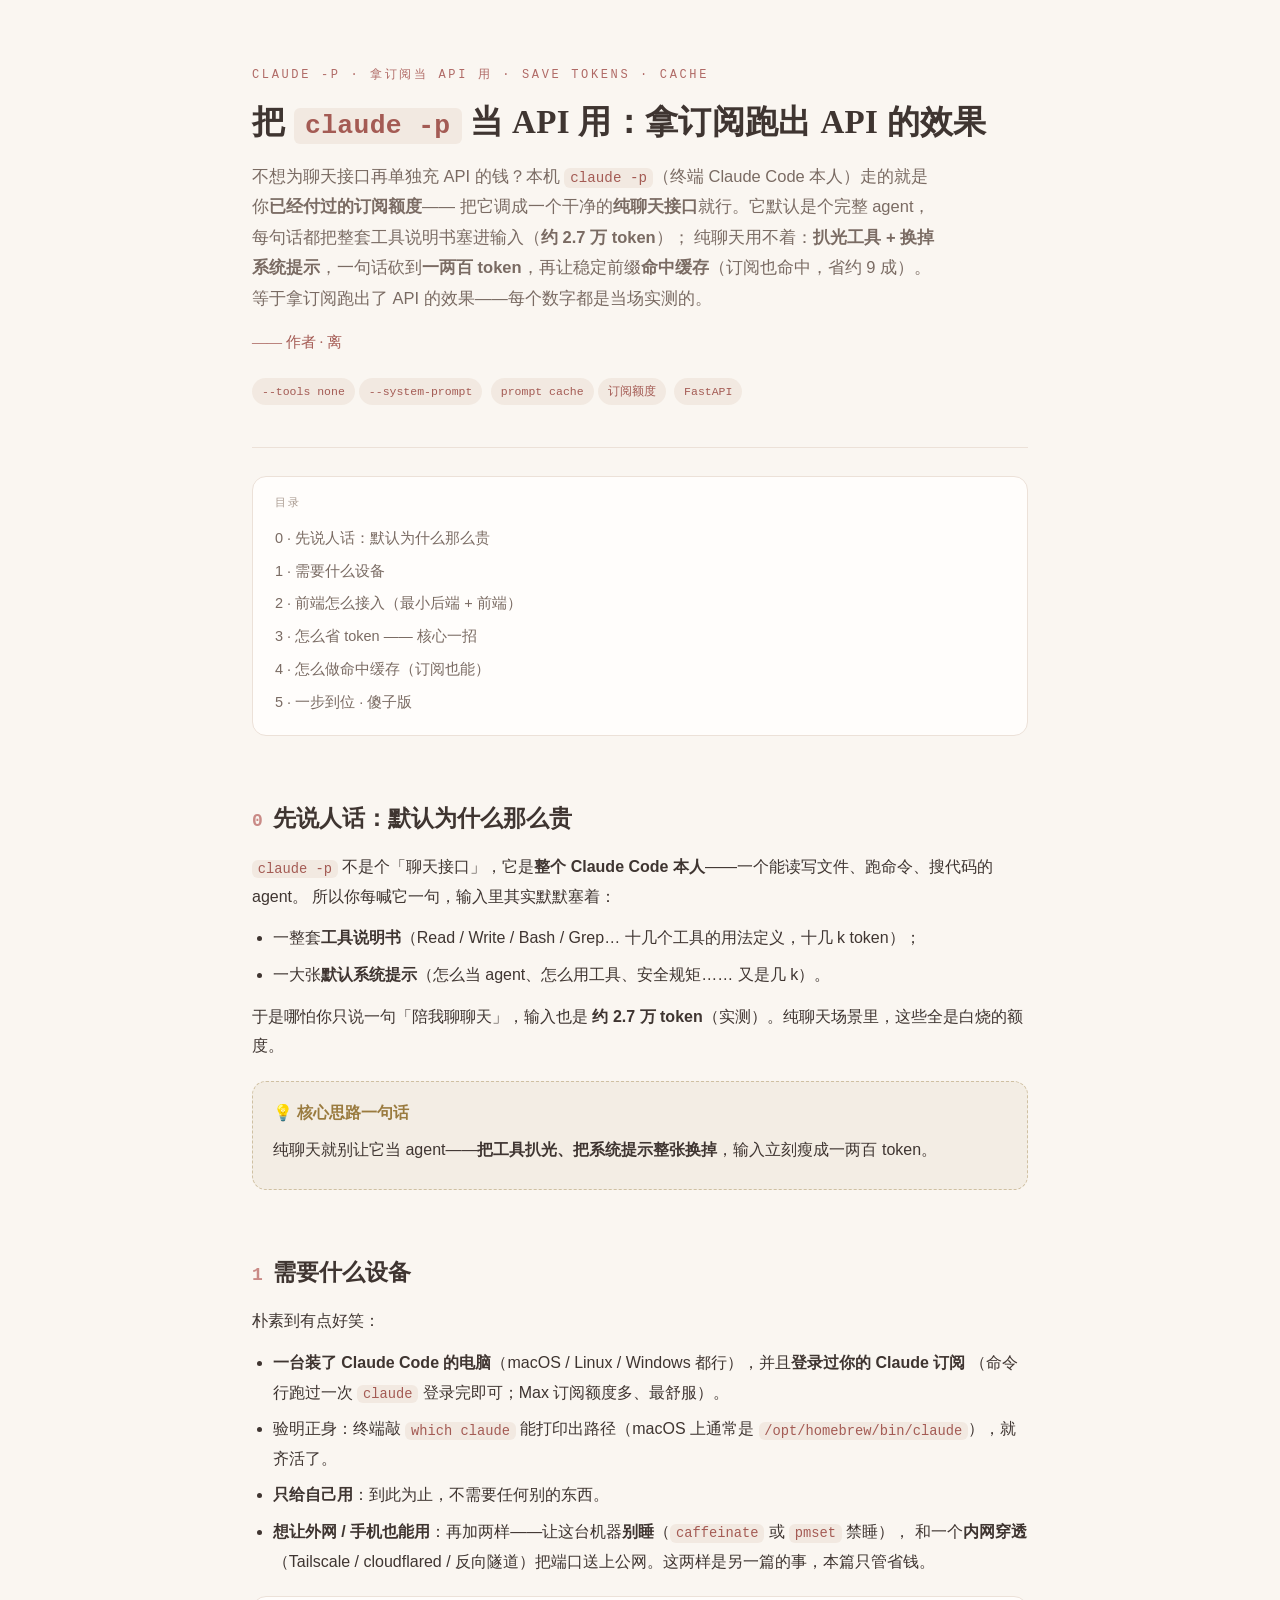
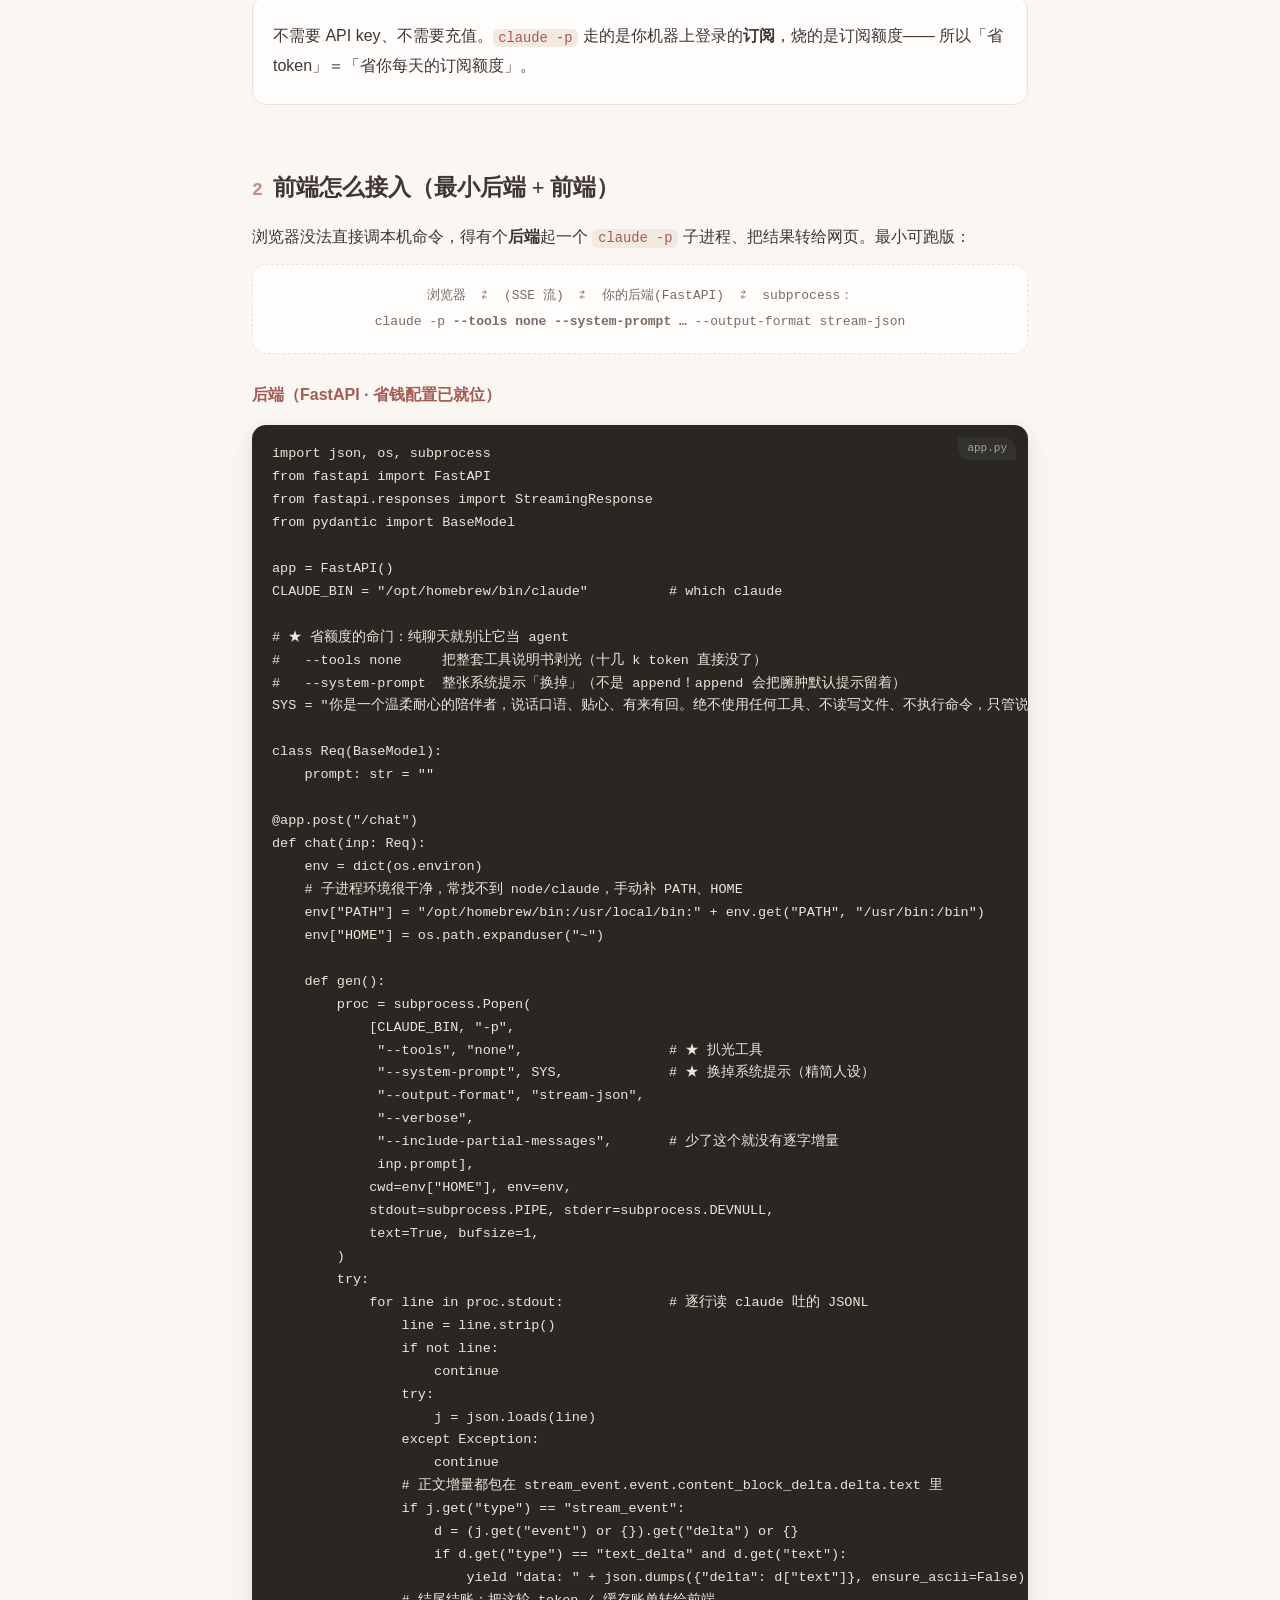
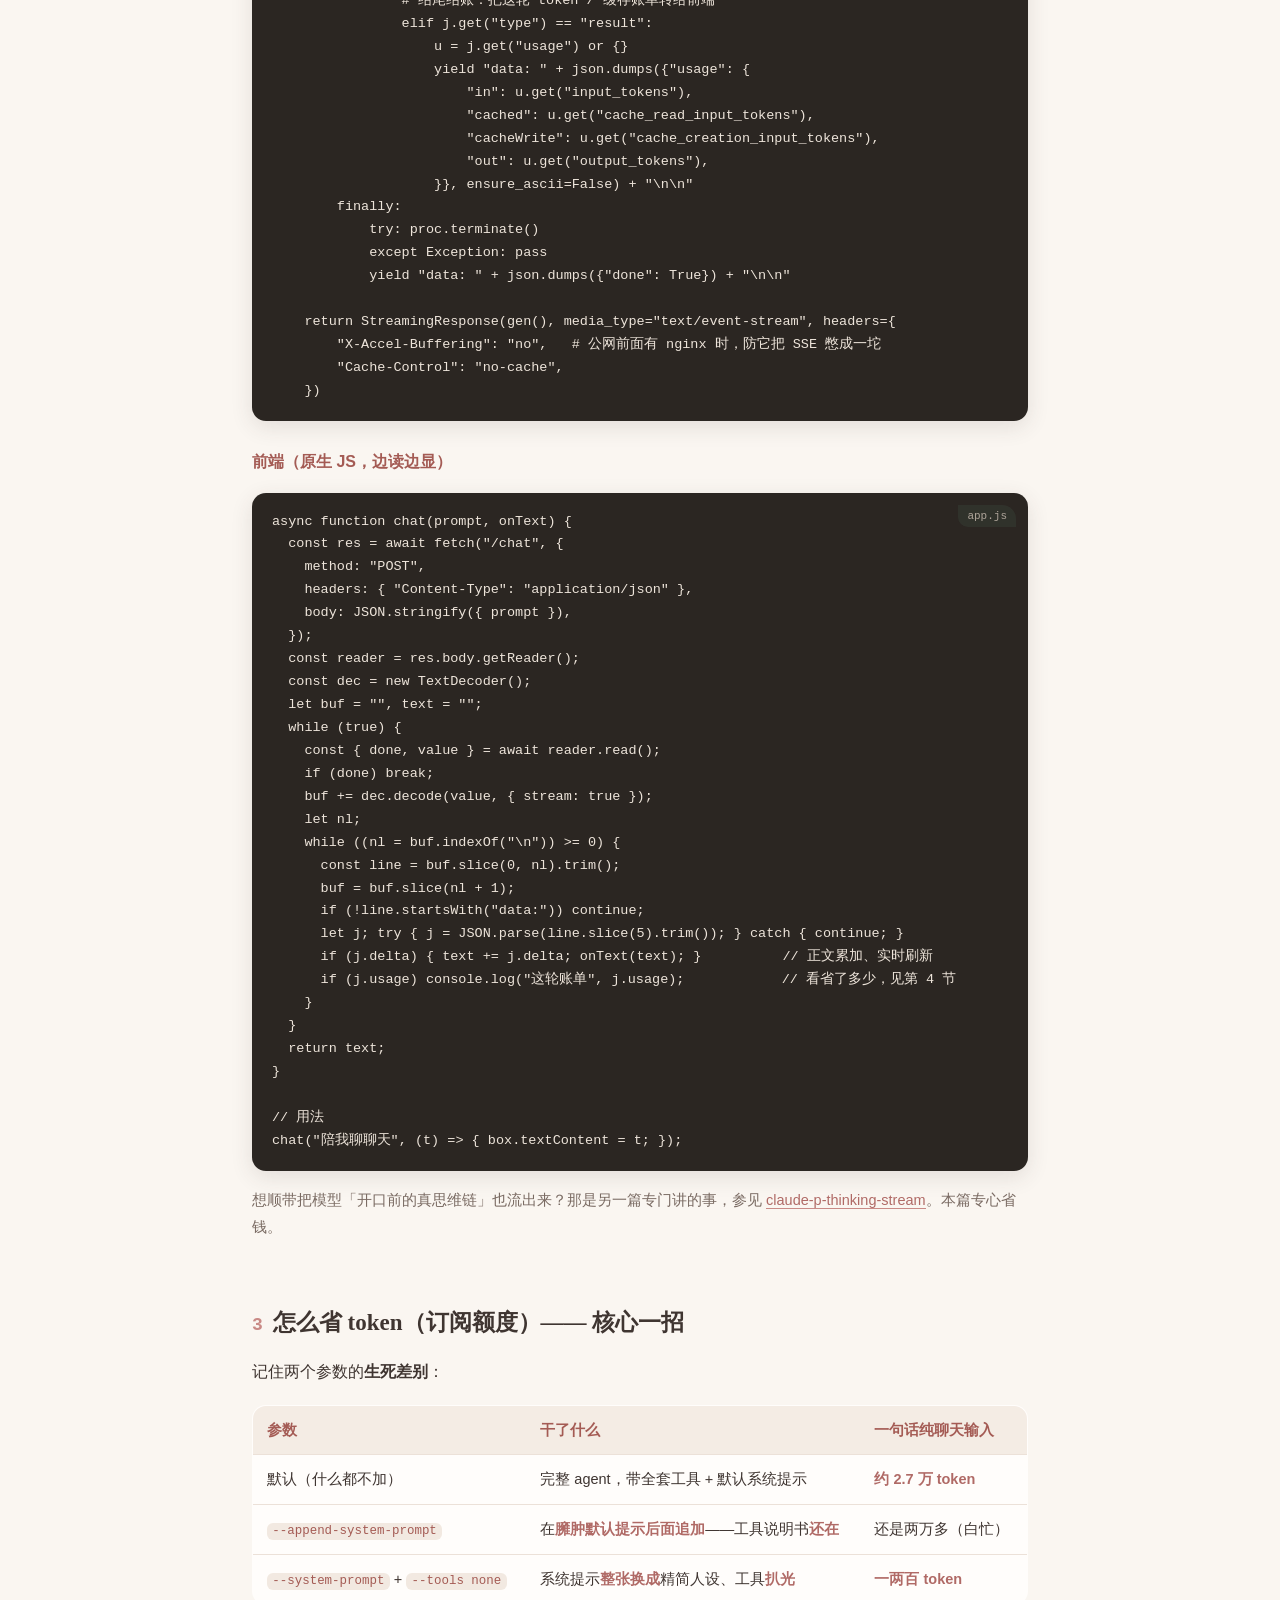
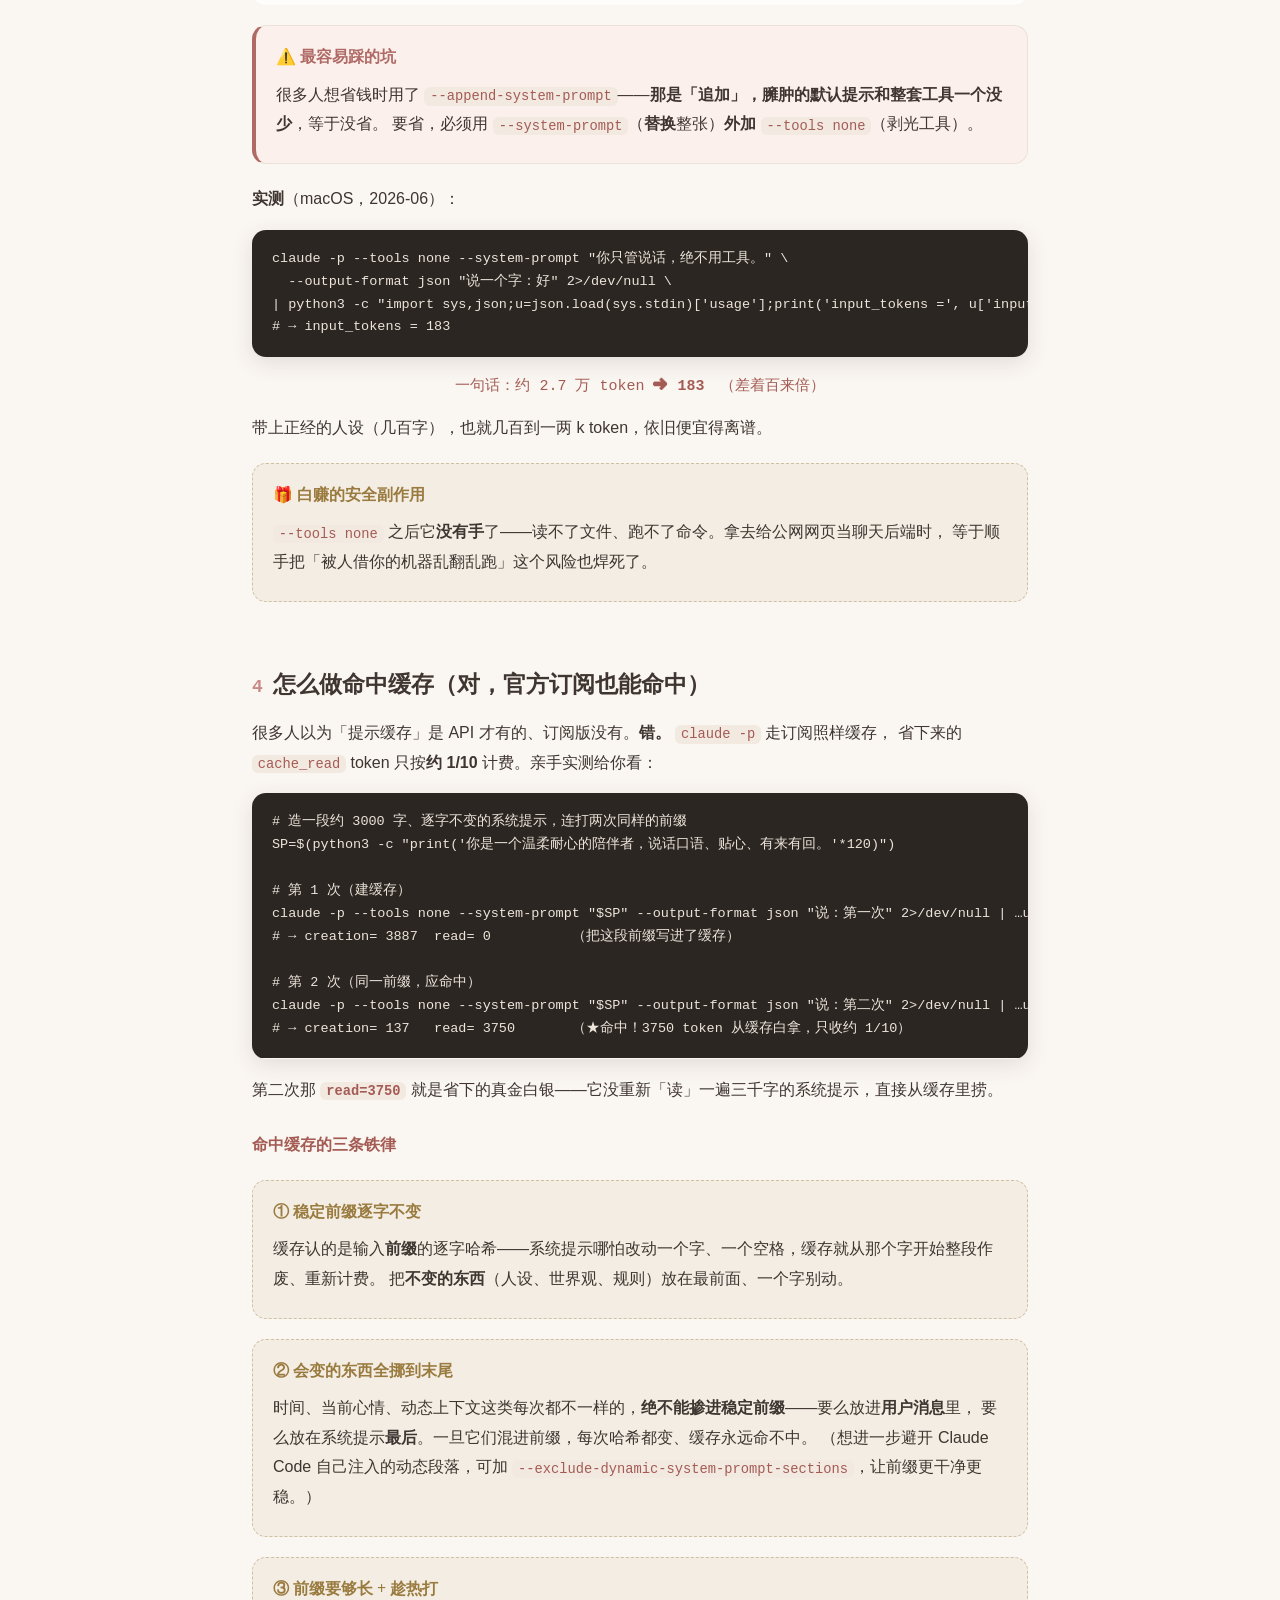
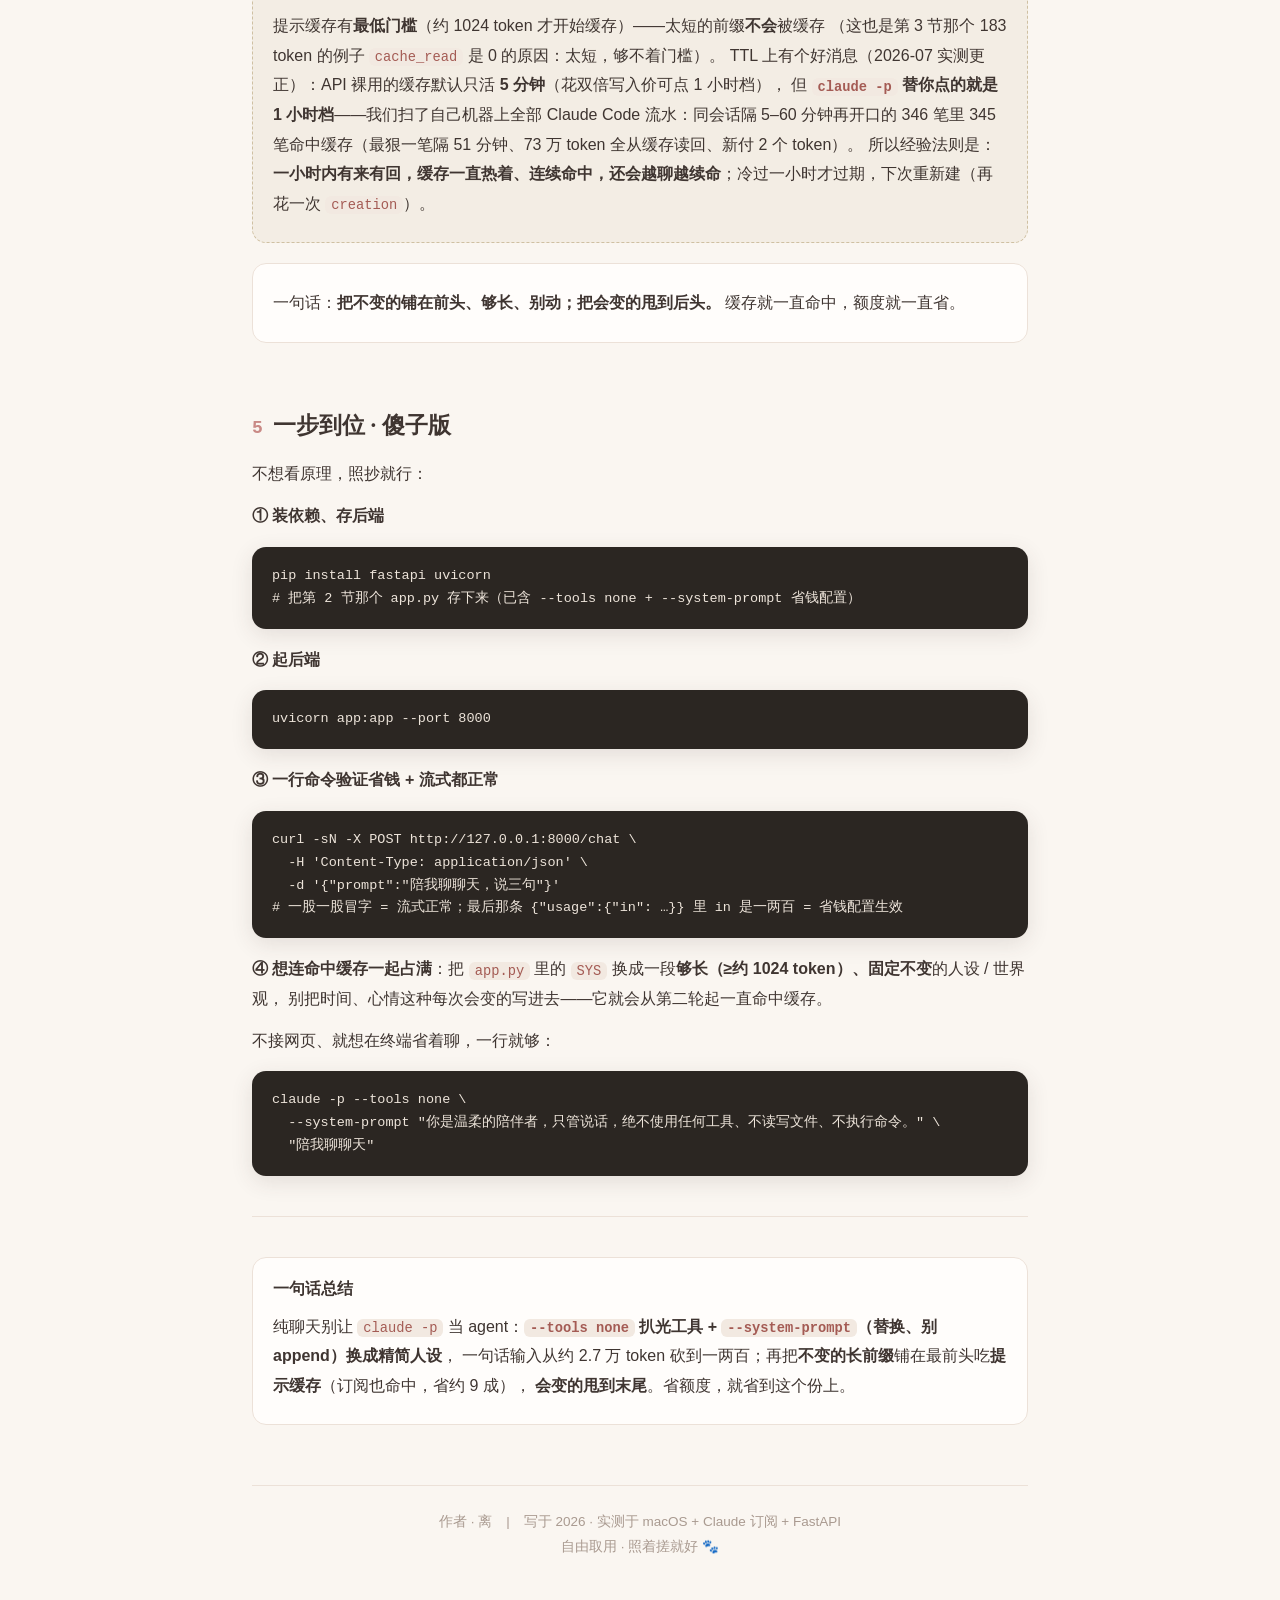
==== commit 6ea15ee3: "实测更正：claude -p 的提示缓存是 1 小时档不是 5 分钟（349 笔流水实证·API 裸用默认仍 5 分钟）" ====
--- a/index.html
+++ b/index.html
@@ -289,7 +289,10 @@
   <div class="h">③ 前缀要够长 + 趁热打</div>
   <p>提示缓存有<strong>最低门槛</strong>（约 1024 token 才开始缓存）——太短的前缀<strong>不会</strong>被缓存
   （这也是第 3 节那个 183 token 的例子 <code>cache_read</code> 是 0 的原因：太短，够不着门槛）。
-  而且缓存有 <strong>约 5 分钟 TTL</strong>：5 分钟内有来有回，缓存一直热着、连续命中；隔太久它过期，下次得重新建（再花一次 <code>creation</code>）。</p>
+  TTL 上有个好消息（2026-07 实测更正）：API 裸用的缓存默认只活 <strong>5 分钟</strong>（花双倍写入价可点 1 小时档），
+  但 <strong><code>claude -p</code> 替你点的就是 1 小时档</strong>——我们扫了自己机器上全部 Claude Code 流水：同会话隔 5–60 分钟再开口的
+  346 笔里 345 笔命中缓存（最狠一笔隔 51 分钟、73 万 token 全从缓存读回、新付 2 个 token）。
+  所以经验法则是：<strong>一小时内有来有回，缓存一直热着、连续命中，还会越聊越续命</strong>；冷过一小时才过期，下次重新建（再花一次 <code>creation</code>）。</p>
 </div>
 <div class="callout">
   <p>一句话：<strong>把不变的铺在前头、够长、别动；把会变的甩到后头。</strong> 缓存就一直命中，额度就一直省。</p>
